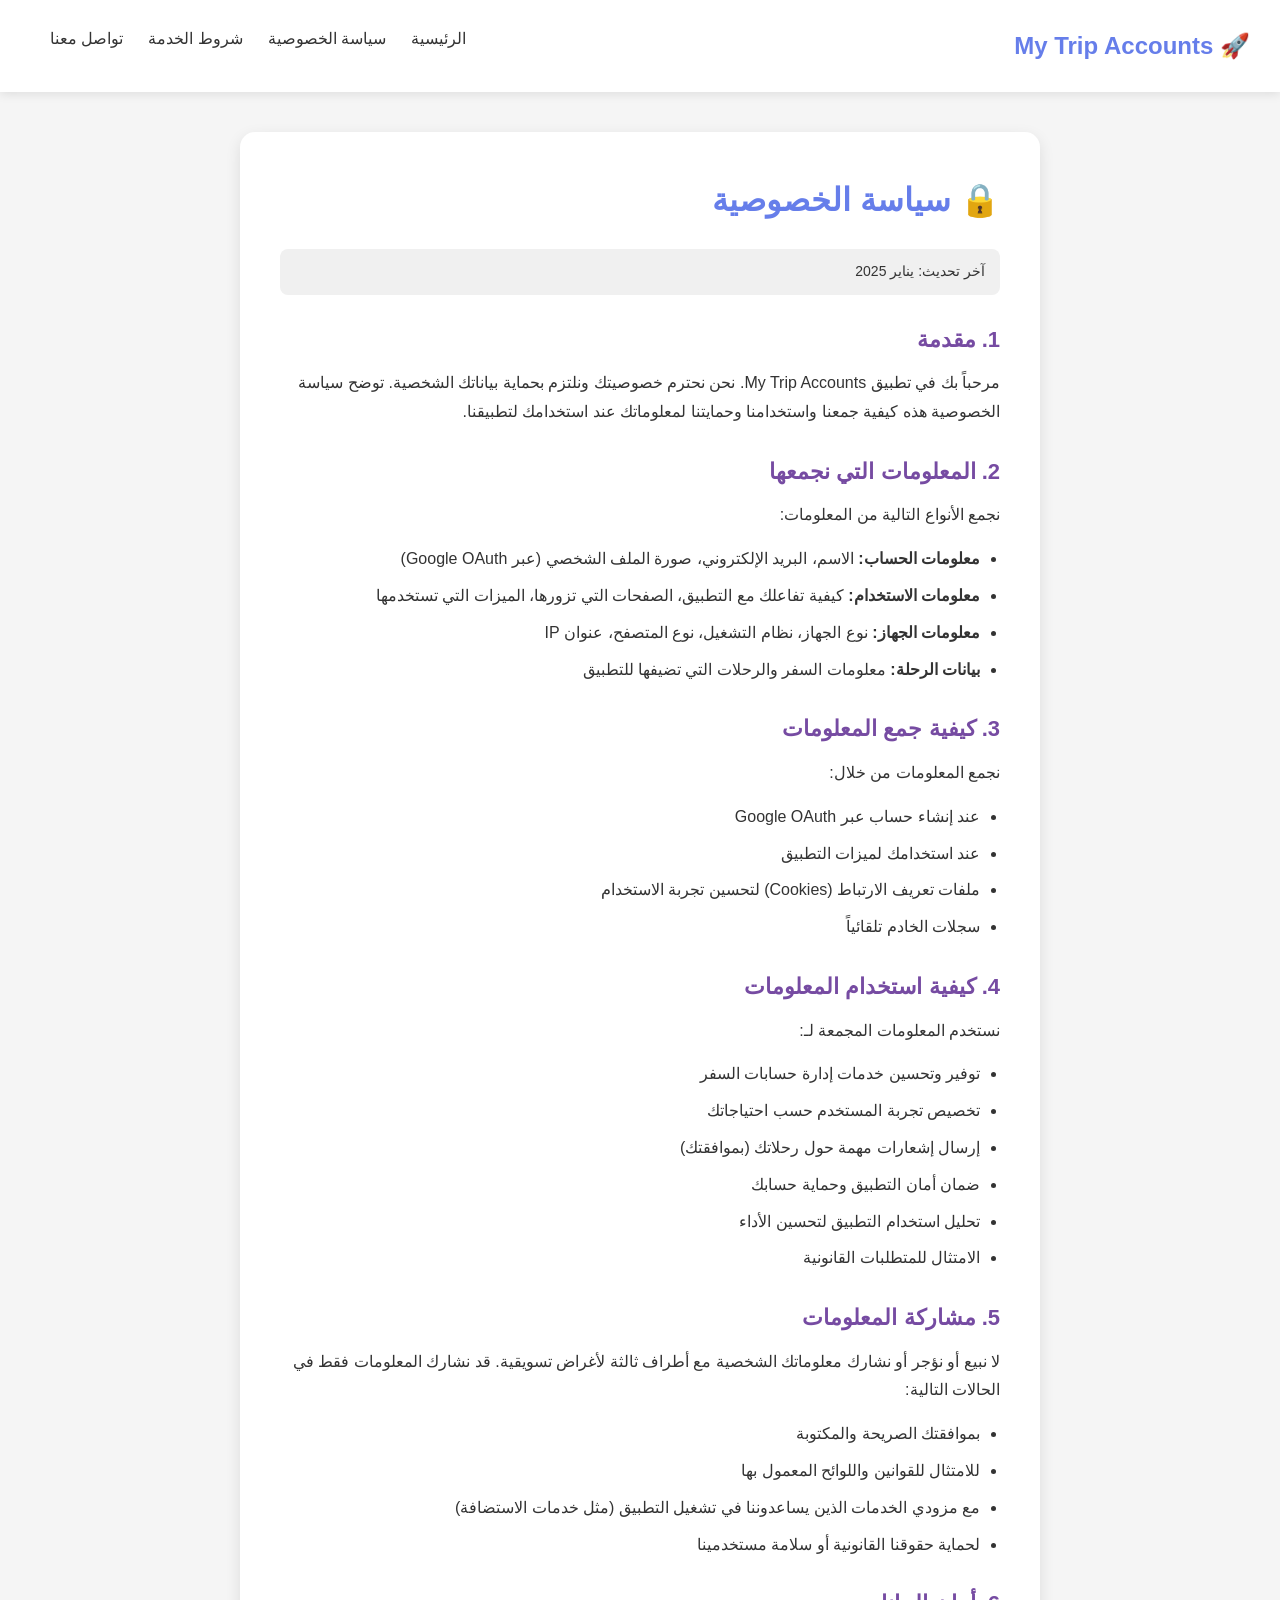
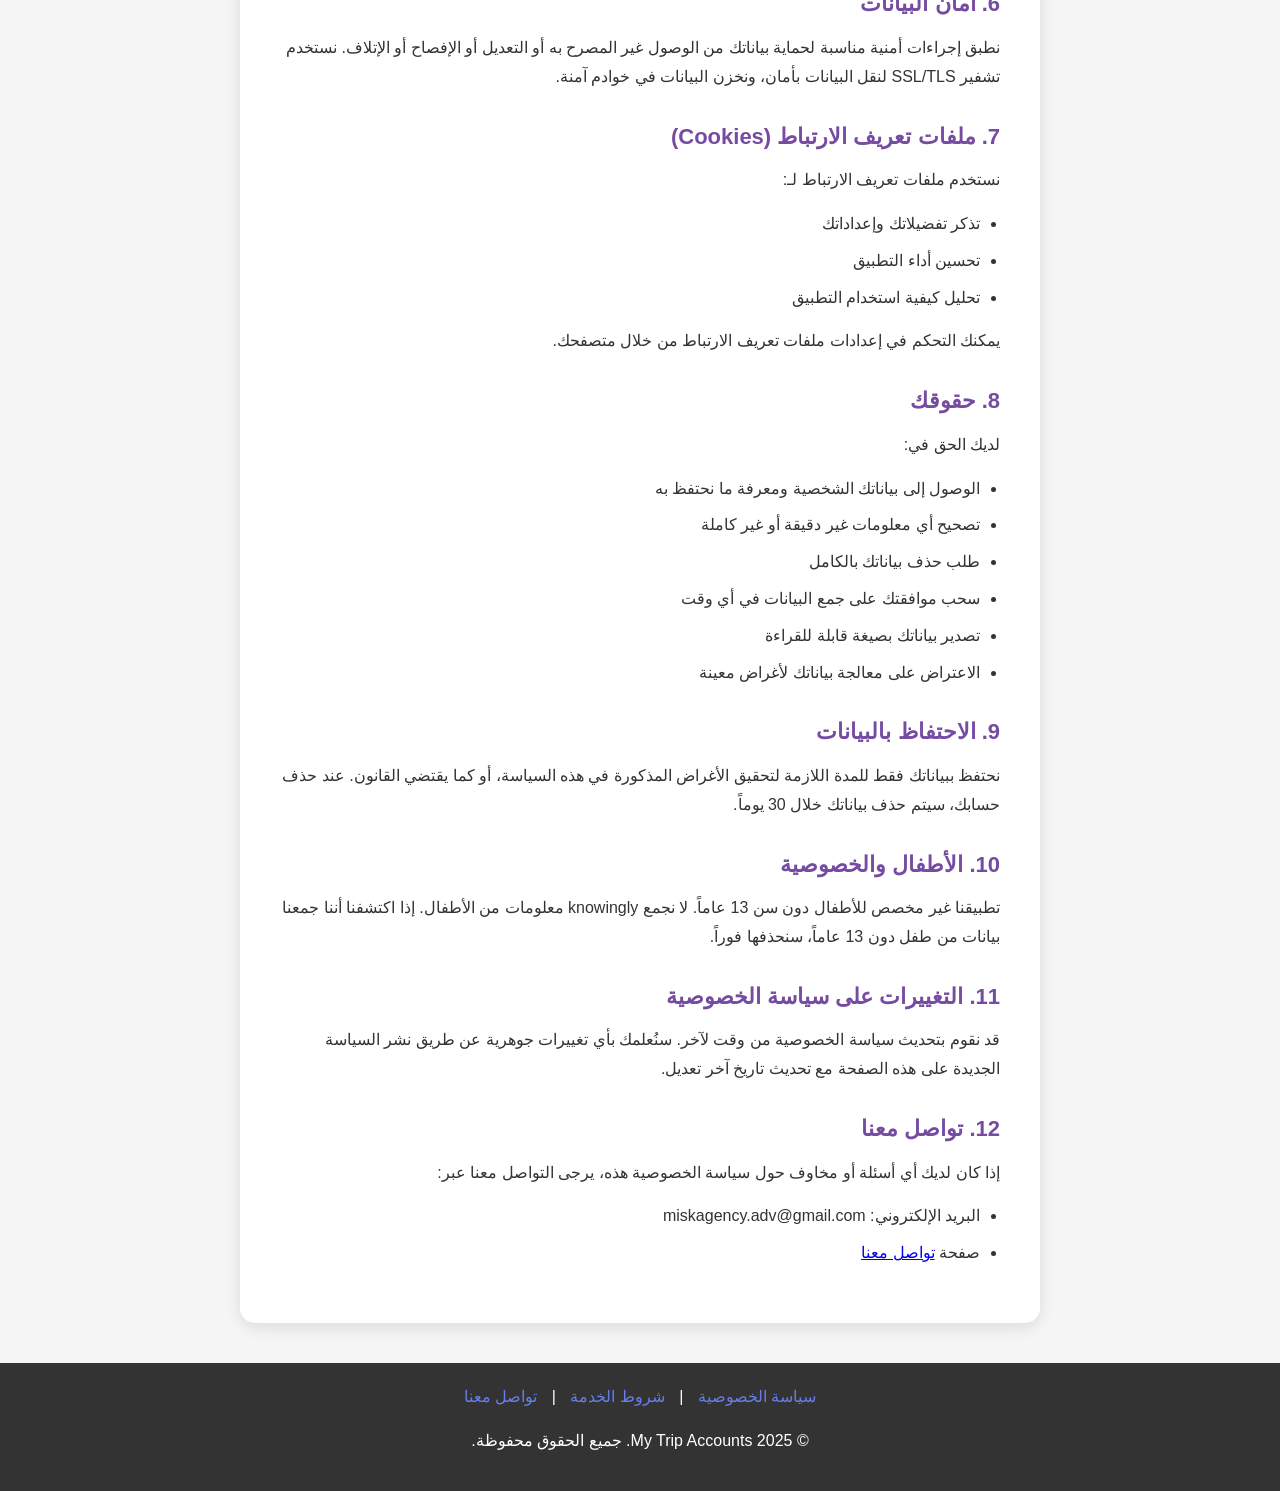
==== privacy.html @ 8fb386fe "Add privacy policy page in Arabic" ====
<!DOCTYPE html>
<html lang="ar" dir="rtl">
<head>
    <meta charset="UTF-8">
    <meta name="viewport" content="width=device-width, initial-scale=1.0">
    <title>سياسة الخصوصية - My Trip Accounts</title>
    <style>
        * { margin: 0; padding: 0; box-sizing: border-box; font-family: 'Segoe UI', Tahoma, sans-serif; }
        body { background: #f5f5f5; color: #333; line-height: 1.8; }
        nav { background: white; padding: 15px 30px; display: flex; justify-content: space-between; align-items: center; box-shadow: 0 2px 10px rgba(0,0,0,0.1); }
        nav .logo { font-size: 24px; font-weight: bold; color: #667eea; }
        nav ul { list-style: none; display: flex; gap: 25px; }
        nav ul a { text-decoration: none; color: #333; font-weight: 500; }
        .container { max-width: 800px; margin: 40px auto; padding: 40px; background: white; border-radius: 15px; box-shadow: 0 5px 15px rgba(0,0,0,0.1); }
        h1 { color: #667eea; margin-bottom: 20px; font-size: 32px; }
        h2 { color: #764ba2; margin: 25px 0 10px; font-size: 22px; }
        p { margin-bottom: 15px; }
        ul { margin: 10px 20px 15px; }
        li { margin-bottom: 8px; }
        .update-date { background: #f0f0f0; padding: 10px 15px; border-radius: 8px; margin-bottom: 20px; font-size: 14px; }
        footer { background: #333; color: white; text-align: center; padding: 20px; margin-top: 40px; }
        footer a { color: #667eea; text-decoration: none; margin: 0 10px; }
    </style>
</head>
<body>
    <nav>
        <div class="logo">🚀 My Trip Accounts</div>
        <ul>
            <li><a href="index.html">الرئيسية</a></li>
            <li><a href="privacy.html">سياسة الخصوصية</a></li>
            <li><a href="terms.html">شروط الخدمة</a></li>
            <li><a href="contact.html">تواصل معنا</a></li>
        </ul>
    </nav>

    <div class="container">
        <h1>🔒 سياسة الخصوصية</h1>
        <div class="update-date">آخر تحديث: يناير 2025</div>

        <h2>1. مقدمة</h2>
        <p>مرحباً بك في تطبيق My Trip Accounts. نحن نحترم خصوصيتك ونلتزم بحماية بياناتك الشخصية. توضح سياسة الخصوصية هذه كيفية جمعنا واستخدامنا وحمايتنا لمعلوماتك عند استخدامك لتطبيقنا.</p>

        <h2>2. المعلومات التي نجمعها</h2>
        <p>نجمع الأنواع التالية من المعلومات:</p>
        <ul>
            <li><strong>معلومات الحساب:</strong> الاسم، البريد الإلكتروني، صورة الملف الشخصي (عبر Google OAuth)</li>
            <li><strong>معلومات الاستخدام:</strong> كيفية تفاعلك مع التطبيق، الصفحات التي تزورها، الميزات التي تستخدمها</li>
            <li><strong>معلومات الجهاز:</strong> نوع الجهاز، نظام التشغيل، نوع المتصفح، عنوان IP</li>
            <li><strong>بيانات الرحلة:</strong> معلومات السفر والرحلات التي تضيفها للتطبيق</li>
        </ul>

        <h2>3. كيفية جمع المعلومات</h2>
        <p>نجمع المعلومات من خلال:</p>
        <ul>
            <li>عند إنشاء حساب عبر Google OAuth</li>
            <li>عند استخدامك لميزات التطبيق</li>
            <li>ملفات تعريف الارتباط (Cookies) لتحسين تجربة الاستخدام</li>
            <li>سجلات الخادم تلقائياً</li>
        </ul>

        <h2>4. كيفية استخدام المعلومات</h2>
        <p>نستخدم المعلومات المجمعة لـ:</p>
        <ul>
            <li>توفير وتحسين خدمات إدارة حسابات السفر</li>
            <li>تخصيص تجربة المستخدم حسب احتياجاتك</li>
            <li>إرسال إشعارات مهمة حول رحلاتك (بموافقتك)</li>
            <li>ضمان أمان التطبيق وحماية حسابك</li>
            <li>تحليل استخدام التطبيق لتحسين الأداء</li>
            <li>الامتثال للمتطلبات القانونية</li>
        </ul>

        <h2>5. مشاركة المعلومات</h2>
        <p>لا نبيع أو نؤجر أو نشارك معلوماتك الشخصية مع أطراف ثالثة لأغراض تسويقية. قد نشارك المعلومات فقط في الحالات التالية:</p>
        <ul>
            <li>بموافقتك الصريحة والمكتوبة</li>
            <li>للامتثال للقوانين واللوائح المعمول بها</li>
            <li>مع مزودي الخدمات الذين يساعدوننا في تشغيل التطبيق (مثل خدمات الاستضافة)</li>
            <li>لحماية حقوقنا القانونية أو سلامة مستخدمينا</li>
        </ul>

        <h2>6. أمان البيانات</h2>
        <p>نطبق إجراءات أمنية مناسبة لحماية بياناتك من الوصول غير المصرح به أو التعديل أو الإفصاح أو الإتلاف. نستخدم تشفير SSL/TLS لنقل البيانات بأمان، ونخزن البيانات في خوادم آمنة.</p>

        <h2>7. ملفات تعريف الارتباط (Cookies)</h2>
        <p>نستخدم ملفات تعريف الارتباط لـ:</p>
        <ul>
            <li>تذكر تفضيلاتك وإعداداتك</li>
            <li>تحسين أداء التطبيق</li>
            <li>تحليل كيفية استخدام التطبيق</li>
        </ul>
        <p>يمكنك التحكم في إعدادات ملفات تعريف الارتباط من خلال متصفحك.</p>

        <h2>8. حقوقك</h2>
        <p>لديك الحق في:</p>
        <ul>
            <li>الوصول إلى بياناتك الشخصية ومعرفة ما نحتفظ به</li>
            <li>تصحيح أي معلومات غير دقيقة أو غير كاملة</li>
            <li>طلب حذف بياناتك بالكامل</li>
            <li>سحب موافقتك على جمع البيانات في أي وقت</li>
            <li>تصدير بياناتك بصيغة قابلة للقراءة</li>
            <li>الاعتراض على معالجة بياناتك لأغراض معينة</li>
        </ul>

        <h2>9. الاحتفاظ بالبيانات</h2>
        <p>نحتفظ ببياناتك فقط للمدة اللازمة لتحقيق الأغراض المذكورة في هذه السياسة، أو كما يقتضي القانون. عند حذف حسابك، سيتم حذف بياناتك خلال 30 يوماً.</p>

        <h2>10. الأطفال والخصوصية</h2>
        <p>تطبيقنا غير مخصص للأطفال دون سن 13 عاماً. لا نجمع knowingly معلومات من الأطفال. إذا اكتشفنا أننا جمعنا بيانات من طفل دون 13 عاماً، سنحذفها فوراً.</p>

        <h2>11. التغييرات على سياسة الخصوصية</h2>
        <p>قد نقوم بتحديث سياسة الخصوصية من وقت لآخر. سنُعلمك بأي تغييرات جوهرية عن طريق نشر السياسة الجديدة على هذه الصفحة مع تحديث تاريخ آخر تعديل.</p>

        <h2>12. تواصل معنا</h2>
        <p>إذا كان لديك أي أسئلة أو مخاوف حول سياسة الخصوصية هذه، يرجى التواصل معنا عبر:</p>
        <ul>
            <li>البريد الإلكتروني: miskagency.adv@gmail.com</li>
            <li>صفحة <a href="contact.html">تواصل معنا</a></li>
        </ul>
    </div>

    <footer>
        <p>
            <a href="privacy.html">سياسة الخصوصية</a> |
            <a href="terms.html">شروط الخدمة</a> |
            <a href="contact.html">تواصل معنا</a>
        </p>
        <p style="margin-top: 10px;">© 2025 My Trip Accounts. جميع الحقوق محفوظة.</p>
    </footer>
</body>
</html>
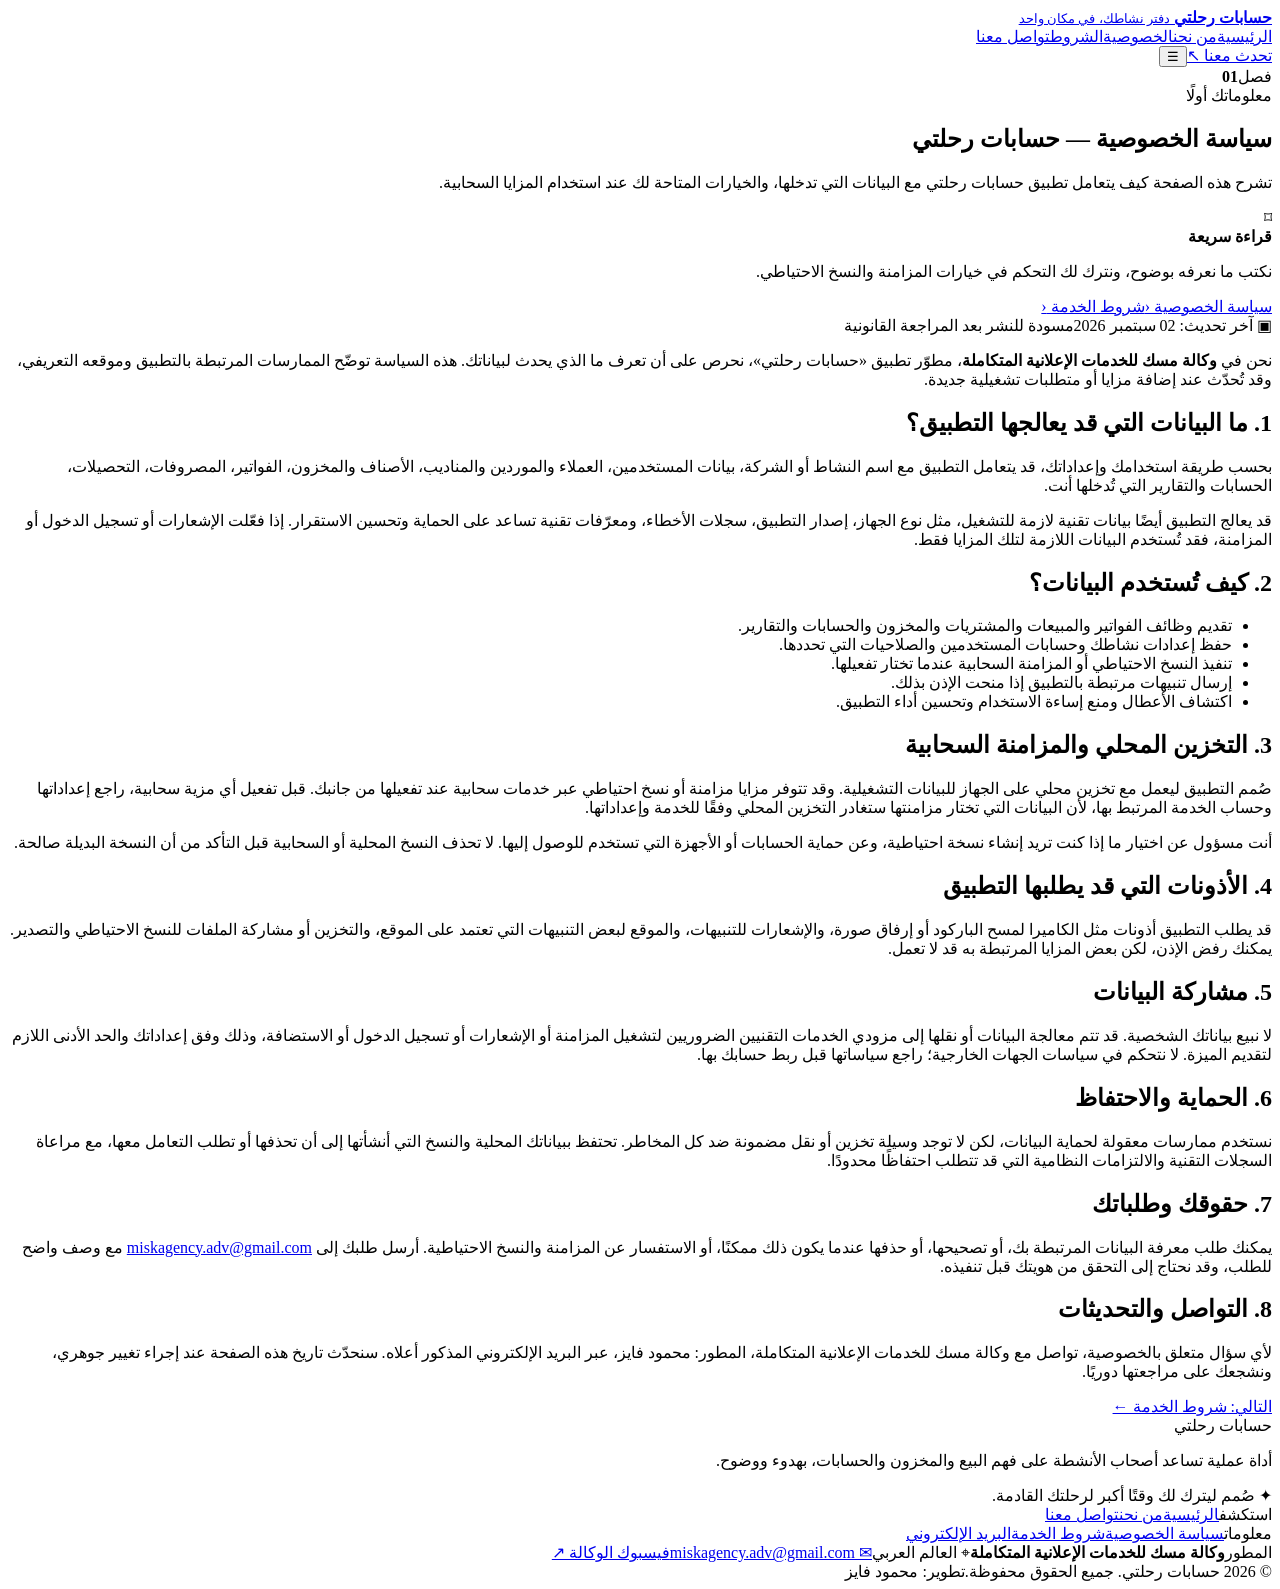
==== commit b2b1450d: "Revise privacy policy and update HTML structure Updated the privacy policy page to reflect new infor" ====
--- a/privacy.html
+++ b/privacy.html
@@ -1,130 +1,6 @@
-<!DOCTYPE html>
-<html lang="ar" dir="rtl">
-<head>
-    <meta charset="UTF-8">
-    <meta name="viewport" content="width=device-width, initial-scale=1.0">
-    <title>سياسة الخصوصية - My Trip Accounts</title>
-    <style>
-        * { margin: 0; padding: 0; box-sizing: border-box; font-family: 'Segoe UI', Tahoma, sans-serif; }
-        body { background: #f5f5f5; color: #333; line-height: 1.8; }
-        nav { background: white; padding: 15px 30px; display: flex; justify-content: space-between; align-items: center; box-shadow: 0 2px 10px rgba(0,0,0,0.1); }
-        nav .logo { font-size: 24px; font-weight: bold; color: #667eea; }
-        nav ul { list-style: none; display: flex; gap: 25px; }
-        nav ul a { text-decoration: none; color: #333; font-weight: 500; }
-        .container { max-width: 800px; margin: 40px auto; padding: 40px; background: white; border-radius: 15px; box-shadow: 0 5px 15px rgba(0,0,0,0.1); }
-        h1 { color: #667eea; margin-bottom: 20px; font-size: 32px; }
-        h2 { color: #764ba2; margin: 25px 0 10px; font-size: 22px; }
-        p { margin-bottom: 15px; }
-        ul { margin: 10px 20px 15px; }
-        li { margin-bottom: 8px; }
-        .update-date { background: #f0f0f0; padding: 10px 15px; border-radius: 8px; margin-bottom: 20px; font-size: 14px; }
-        footer { background: #333; color: white; text-align: center; padding: 20px; margin-top: 40px; }
-        footer a { color: #667eea; text-decoration: none; margin: 0 10px; }
-    </style>
-</head>
-<body>
-    <nav>
-        <div class="logo">🚀 My Trip Accounts</div>
-        <ul>
-            <li><a href="index.html">الرئيسية</a></li>
-            <li><a href="privacy.html">سياسة الخصوصية</a></li>
-            <li><a href="terms.html">شروط الخدمة</a></li>
-            <li><a href="contact.html">تواصل معنا</a></li>
-        </ul>
-    </nav>
 
-    <div class="container">
-        <h1>🔒 سياسة الخصوصية</h1>
-        <div class="update-date">آخر تحديث: يناير 2025</div>
-
-        <h2>1. مقدمة</h2>
-        <p>مرحباً بك في تطبيق My Trip Accounts. نحن نحترم خصوصيتك ونلتزم بحماية بياناتك الشخصية. توضح سياسة الخصوصية هذه كيفية جمعنا واستخدامنا وحمايتنا لمعلوماتك عند استخدامك لتطبيقنا.</p>
-
-        <h2>2. المعلومات التي نجمعها</h2>
-        <p>نجمع الأنواع التالية من المعلومات:</p>
-        <ul>
-            <li><strong>معلومات الحساب:</strong> الاسم، البريد الإلكتروني، صورة الملف الشخصي (عبر Google OAuth)</li>
-            <li><strong>معلومات الاستخدام:</strong> كيفية تفاعلك مع التطبيق، الصفحات التي تزورها، الميزات التي تستخدمها</li>
-            <li><strong>معلومات الجهاز:</strong> نوع الجهاز، نظام التشغيل، نوع المتصفح، عنوان IP</li>
-            <li><strong>بيانات الرحلة:</strong> معلومات السفر والرحلات التي تضيفها للتطبيق</li>
-        </ul>
-
-        <h2>3. كيفية جمع المعلومات</h2>
-        <p>نجمع المعلومات من خلال:</p>
-        <ul>
-            <li>عند إنشاء حساب عبر Google OAuth</li>
-            <li>عند استخدامك لميزات التطبيق</li>
-            <li>ملفات تعريف الارتباط (Cookies) لتحسين تجربة الاستخدام</li>
-            <li>سجلات الخادم تلقائياً</li>
-        </ul>
-
-        <h2>4. كيفية استخدام المعلومات</h2>
-        <p>نستخدم المعلومات المجمعة لـ:</p>
-        <ul>
-            <li>توفير وتحسين خدمات إدارة حسابات السفر</li>
-            <li>تخصيص تجربة المستخدم حسب احتياجاتك</li>
-            <li>إرسال إشعارات مهمة حول رحلاتك (بموافقتك)</li>
-            <li>ضمان أمان التطبيق وحماية حسابك</li>
-            <li>تحليل استخدام التطبيق لتحسين الأداء</li>
-            <li>الامتثال للمتطلبات القانونية</li>
-        </ul>
-
-        <h2>5. مشاركة المعلومات</h2>
-        <p>لا نبيع أو نؤجر أو نشارك معلوماتك الشخصية مع أطراف ثالثة لأغراض تسويقية. قد نشارك المعلومات فقط في الحالات التالية:</p>
-        <ul>
-            <li>بموافقتك الصريحة والمكتوبة</li>
-            <li>للامتثال للقوانين واللوائح المعمول بها</li>
-            <li>مع مزودي الخدمات الذين يساعدوننا في تشغيل التطبيق (مثل خدمات الاستضافة)</li>
-            <li>لحماية حقوقنا القانونية أو سلامة مستخدمينا</li>
-        </ul>
-
-        <h2>6. أمان البيانات</h2>
-        <p>نطبق إجراءات أمنية مناسبة لحماية بياناتك من الوصول غير المصرح به أو التعديل أو الإفصاح أو الإتلاف. نستخدم تشفير SSL/TLS لنقل البيانات بأمان، ونخزن البيانات في خوادم آمنة.</p>
-
-        <h2>7. ملفات تعريف الارتباط (Cookies)</h2>
-        <p>نستخدم ملفات تعريف الارتباط لـ:</p>
-        <ul>
-            <li>تذكر تفضيلاتك وإعداداتك</li>
-            <li>تحسين أداء التطبيق</li>
-            <li>تحليل كيفية استخدام التطبيق</li>
-        </ul>
-        <p>يمكنك التحكم في إعدادات ملفات تعريف الارتباط من خلال متصفحك.</p>
-
-        <h2>8. حقوقك</h2>
-        <p>لديك الحق في:</p>
-        <ul>
-            <li>الوصول إلى بياناتك الشخصية ومعرفة ما نحتفظ به</li>
-            <li>تصحيح أي معلومات غير دقيقة أو غير كاملة</li>
-            <li>طلب حذف بياناتك بالكامل</li>
-            <li>سحب موافقتك على جمع البيانات في أي وقت</li>
-            <li>تصدير بياناتك بصيغة قابلة للقراءة</li>
-            <li>الاعتراض على معالجة بياناتك لأغراض معينة</li>
-        </ul>
-
-        <h2>9. الاحتفاظ بالبيانات</h2>
-        <p>نحتفظ ببياناتك فقط للمدة اللازمة لتحقيق الأغراض المذكورة في هذه السياسة، أو كما يقتضي القانون. عند حذف حسابك، سيتم حذف بياناتك خلال 30 يوماً.</p>
-
-        <h2>10. الأطفال والخصوصية</h2>
-        <p>تطبيقنا غير مخصص للأطفال دون سن 13 عاماً. لا نجمع knowingly معلومات من الأطفال. إذا اكتشفنا أننا جمعنا بيانات من طفل دون 13 عاماً، سنحذفها فوراً.</p>
-
-        <h2>11. التغييرات على سياسة الخصوصية</h2>
-        <p>قد نقوم بتحديث سياسة الخصوصية من وقت لآخر. سنُعلمك بأي تغييرات جوهرية عن طريق نشر السياسة الجديدة على هذه الصفحة مع تحديث تاريخ آخر تعديل.</p>
-
-        <h2>12. تواصل معنا</h2>
-        <p>إذا كان لديك أي أسئلة أو مخاوف حول سياسة الخصوصية هذه، يرجى التواصل معنا عبر:</p>
-        <ul>
-            <li>البريد الإلكتروني: miskagency.adv@gmail.com</li>
-            <li>صفحة <a href="contact.html">تواصل معنا</a></li>
-        </ul>
-    </div>
-
-    <footer>
-        <p>
-            <a href="privacy.html">سياسة الخصوصية</a> |
-            <a href="terms.html">شروط الخدمة</a> |
-            <a href="contact.html">تواصل معنا</a>
-        </p>
-        <p style="margin-top: 10px;">© 2025 My Trip Accounts. جميع الحقوق محفوظة.</p>
-    </footer>
-</body>
-</html>
+<!doctype html><html lang="ar" dir="rtl"><head><meta charset="utf-8"><meta name="viewport" content="width=device-width, initial-scale=1"><meta name="theme-color" content="#201052"><meta name="description" content="حسابات رحلتي — دفتر مالي ذكي لأصحاب الأنشطة الصغيرة والمتوسطة."><link rel="icon" type="image/png" href="rahleti-logo.png"><link rel="preconnect" href="https://fonts.googleapis.com"><link rel="preconnect" href="https://fonts.gstatic.com" crossorigin><link href="https://fonts.googleapis.com/css2?family=IBM+Plex+Sans+Arabic:wght@400;500;600;700&family=Noto+Kufi+Arabic:wght@500;600;700;800&display=swap" rel="stylesheet"><link rel="stylesheet" href="styles.css"><title>سياسة الخصوصية — حسابات رحلتي</title></head><body><header class="site-header"><div class="shell header-inner">
+<a href="index.html" class="brand" aria-label="العودة إلى الصفحة الرئيسية"><span class="brand-mark-wrap"><img src="rahleti-logo.png" alt="" class="brand-mark"></span><span class="brand-copy"><strong>حسابات رحلتي <i class="wordmark-gesture" aria-hidden="true"></i></strong><small>دفتر نشاطك، في مكان واحد</small></span></a>
+<nav class="desktop-nav" aria-label="التنقل الرئيسي"><a href="index.html">الرئيسية</a><a href="about.html">من نحن</a><a href="privacy.html">الخصوصية</a><a href="terms.html">الشروط</a><a href="contact.html">تواصل معنا</a></nav>
+<div class="header-actions"><a href="contact.html" class="header-cta">تحدث معنا <span aria-hidden="true">↖</span></a><button class="menu-toggle" type="button" aria-label="فتح القائمة" aria-expanded="false">☰</button></div>
+</div></header><main><section class="inner-hero"><div class="shell inner-hero-content"><div class="chapter-tab"><span>فصل</span><b>01</b></div><div class="page-kicker"><span></span>معلوماتك أولًا</div><h1>سياسة الخصوصية — حسابات رحلتي</h1><p>تشرح هذه الصفحة كيف يتعامل تطبيق حسابات رحلتي مع البيانات التي تدخلها، والخيارات المتاحة لك عند استخدام المزايا السحابية.</p></div></section><div class="shell legal-layout"><aside class="legal-aside"><div class="legal-aside-card"><div class="aside-icon">⌑</div><strong>قراءة سريعة</strong><p>نكتب ما نعرفه بوضوح، ونترك لك التحكم في خيارات المزامنة والنسخ الاحتياطي.</p></div><nav aria-label="صفحات قانونية"><a class="current" href="privacy.html">سياسة الخصوصية <span>‹</span></a><a href="terms.html">شروط الخدمة <span>‹</span></a></nav></aside><article class="legal-document"><div class="legal-meta"><span>▣ آخر تحديث: 02 سبتمبر 2026</span><span>مسودة للنشر بعد المراجعة القانونية</span></div><p class="legal-lead">نحن في <strong>وكالة مسك للخدمات الإعلانية المتكاملة</strong>، مطوّر تطبيق «حسابات رحلتي»، نحرص على أن تعرف ما الذي يحدث لبياناتك. هذه السياسة توضّح الممارسات المرتبطة بالتطبيق وموقعه التعريفي، وقد تُحدّث عند إضافة مزايا أو متطلبات تشغيلية جديدة.</p><section class="legal-section"><h2>1. ما البيانات التي قد يعالجها التطبيق؟</h2><p>بحسب طريقة استخدامك وإعداداتك، قد يتعامل التطبيق مع اسم النشاط أو الشركة، بيانات المستخدمين، العملاء والموردين والمناديب، الأصناف والمخزون، الفواتير، المصروفات، التحصيلات، الحسابات والتقارير التي تُدخلها أنت.</p><p>قد يعالج التطبيق أيضًا بيانات تقنية لازمة للتشغيل، مثل نوع الجهاز، إصدار التطبيق، سجلات الأخطاء، ومعرّفات تقنية تساعد على الحماية وتحسين الاستقرار. إذا فعّلت الإشعارات أو تسجيل الدخول أو المزامنة، فقد تُستخدم البيانات اللازمة لتلك المزايا فقط.</p></section><section class="legal-section"><h2>2. كيف تُستخدم البيانات؟</h2><ul class="legal-list"><li>تقديم وظائف الفواتير والمبيعات والمشتريات والمخزون والحسابات والتقارير.</li><li>حفظ إعدادات نشاطك وحسابات المستخدمين والصلاحيات التي تحددها.</li><li>تنفيذ النسخ الاحتياطي أو المزامنة السحابية عندما تختار تفعيلها.</li><li>إرسال تنبيهات مرتبطة بالتطبيق إذا منحت الإذن بذلك.</li><li>اكتشاف الأعطال ومنع إساءة الاستخدام وتحسين أداء التطبيق.</li></ul></section><section class="legal-section"><h2>3. التخزين المحلي والمزامنة السحابية</h2><p>صُمم التطبيق ليعمل مع تخزين محلي على الجهاز للبيانات التشغيلية. وقد تتوفر مزايا مزامنة أو نسخ احتياطي عبر خدمات سحابية عند تفعيلها من جانبك. قبل تفعيل أي مزية سحابية، راجع إعداداتها وحساب الخدمة المرتبط بها، لأن البيانات التي تختار مزامنتها ستغادر التخزين المحلي وفقًا للخدمة وإعداداتها.</p><p>أنت مسؤول عن اختيار ما إذا كنت تريد إنشاء نسخة احتياطية، وعن حماية الحسابات أو الأجهزة التي تستخدم للوصول إليها. لا تحذف النسخ المحلية أو السحابية قبل التأكد من أن النسخة البديلة صالحة.</p></section><section class="legal-section"><h2>4. الأذونات التي قد يطلبها التطبيق</h2><p>قد يطلب التطبيق أذونات مثل الكاميرا لمسح الباركود أو إرفاق صورة، والإشعارات للتنبيهات، والموقع لبعض التنبيهات التي تعتمد على الموقع، والتخزين أو مشاركة الملفات للنسخ الاحتياطي والتصدير. يمكنك رفض الإذن، لكن بعض المزايا المرتبطة به قد لا تعمل.</p></section><section class="legal-section"><h2>5. مشاركة البيانات</h2><p>لا نبيع بياناتك الشخصية. قد تتم معالجة البيانات أو نقلها إلى مزودي الخدمات التقنيين الضروريين لتشغيل المزامنة أو الإشعارات أو تسجيل الدخول أو الاستضافة، وذلك وفق إعداداتك والحد الأدنى اللازم لتقديم الميزة. لا نتحكم في سياسات الجهات الخارجية؛ راجع سياساتها قبل ربط حسابك بها.</p></section><section class="legal-section"><h2>6. الحماية والاحتفاظ</h2><p>نستخدم ممارسات معقولة لحماية البيانات، لكن لا توجد وسيلة تخزين أو نقل مضمونة ضد كل المخاطر. تحتفظ ببياناتك المحلية والنسخ التي أنشأتها إلى أن تحذفها أو تطلب التعامل معها، مع مراعاة السجلات التقنية والالتزامات النظامية التي قد تتطلب احتفاظًا محدودًا.</p></section><section class="legal-section"><h2>7. حقوقك وطلباتك</h2><p>يمكنك طلب معرفة البيانات المرتبطة بك، أو تصحيحها، أو حذفها عندما يكون ذلك ممكنًا، أو الاستفسار عن المزامنة والنسخ الاحتياطية. أرسل طلبك إلى <a class="inline-link" href="mailto:miskagency.adv@gmail.com">miskagency.adv@gmail.com</a> مع وصف واضح للطلب، وقد نحتاج إلى التحقق من هويتك قبل تنفيذه.</p></section><section class="legal-section"><h2>8. التواصل والتحديثات</h2><p>لأي سؤال متعلق بالخصوصية، تواصل مع وكالة مسك للخدمات الإعلانية المتكاملة، المطور: محمود فايز، عبر البريد الإلكتروني المذكور أعلاه. سنحدّث تاريخ هذه الصفحة عند إجراء تغيير جوهري، ونشجعك على مراجعتها دوريًا.</p></section><div class="legal-next"><a href="terms.html">التالي: شروط الخدمة ←</a></div></article></div></main><footer class="site-footer"><div class="shell footer-grid"><div class="footer-intro"><div class="footer-brand"><img src="rahleti-logo.png" alt=""><span>حسابات رحلتي</span></div><p>أداة عملية تساعد أصحاب الأنشطة على فهم البيع والمخزون والحسابات، بهدوء ووضوح.</p><div class="footer-note">✦ صُمم ليترك لك وقتًا أكبر لرحلتك القادمة.</div></div><div class="footer-column"><span class="footer-label">استكشف</span><a href="index.html">الرئيسية</a><a href="about.html">من نحن</a><a href="contact.html">تواصل معنا</a></div><div class="footer-column"><span class="footer-label">معلومات</span><a href="privacy.html">سياسة الخصوصية</a><a href="terms.html">شروط الخدمة</a><a href="mailto:miskagency.adv@gmail.com">البريد الإلكتروني</a></div><div class="footer-column footer-contact"><span class="footer-label">المطور</span><strong>وكالة مسك للخدمات الإعلانية المتكاملة</strong><span>⌖ العالم العربي</span><a href="mailto:miskagency.adv@gmail.com">✉ miskagency.adv@gmail.com</a><a href="https://web.facebook.com/Misk.Agency" target="_blank" rel="noreferrer noopener">فيسبوك الوكالة ↗</a></div></div><div class="shell footer-bottom"><span>© 2026 حسابات رحلتي. جميع الحقوق محفوظة.</span><span>تطوير: محمود فايز</span></div></footer><script src="script.js"></script></body></html>
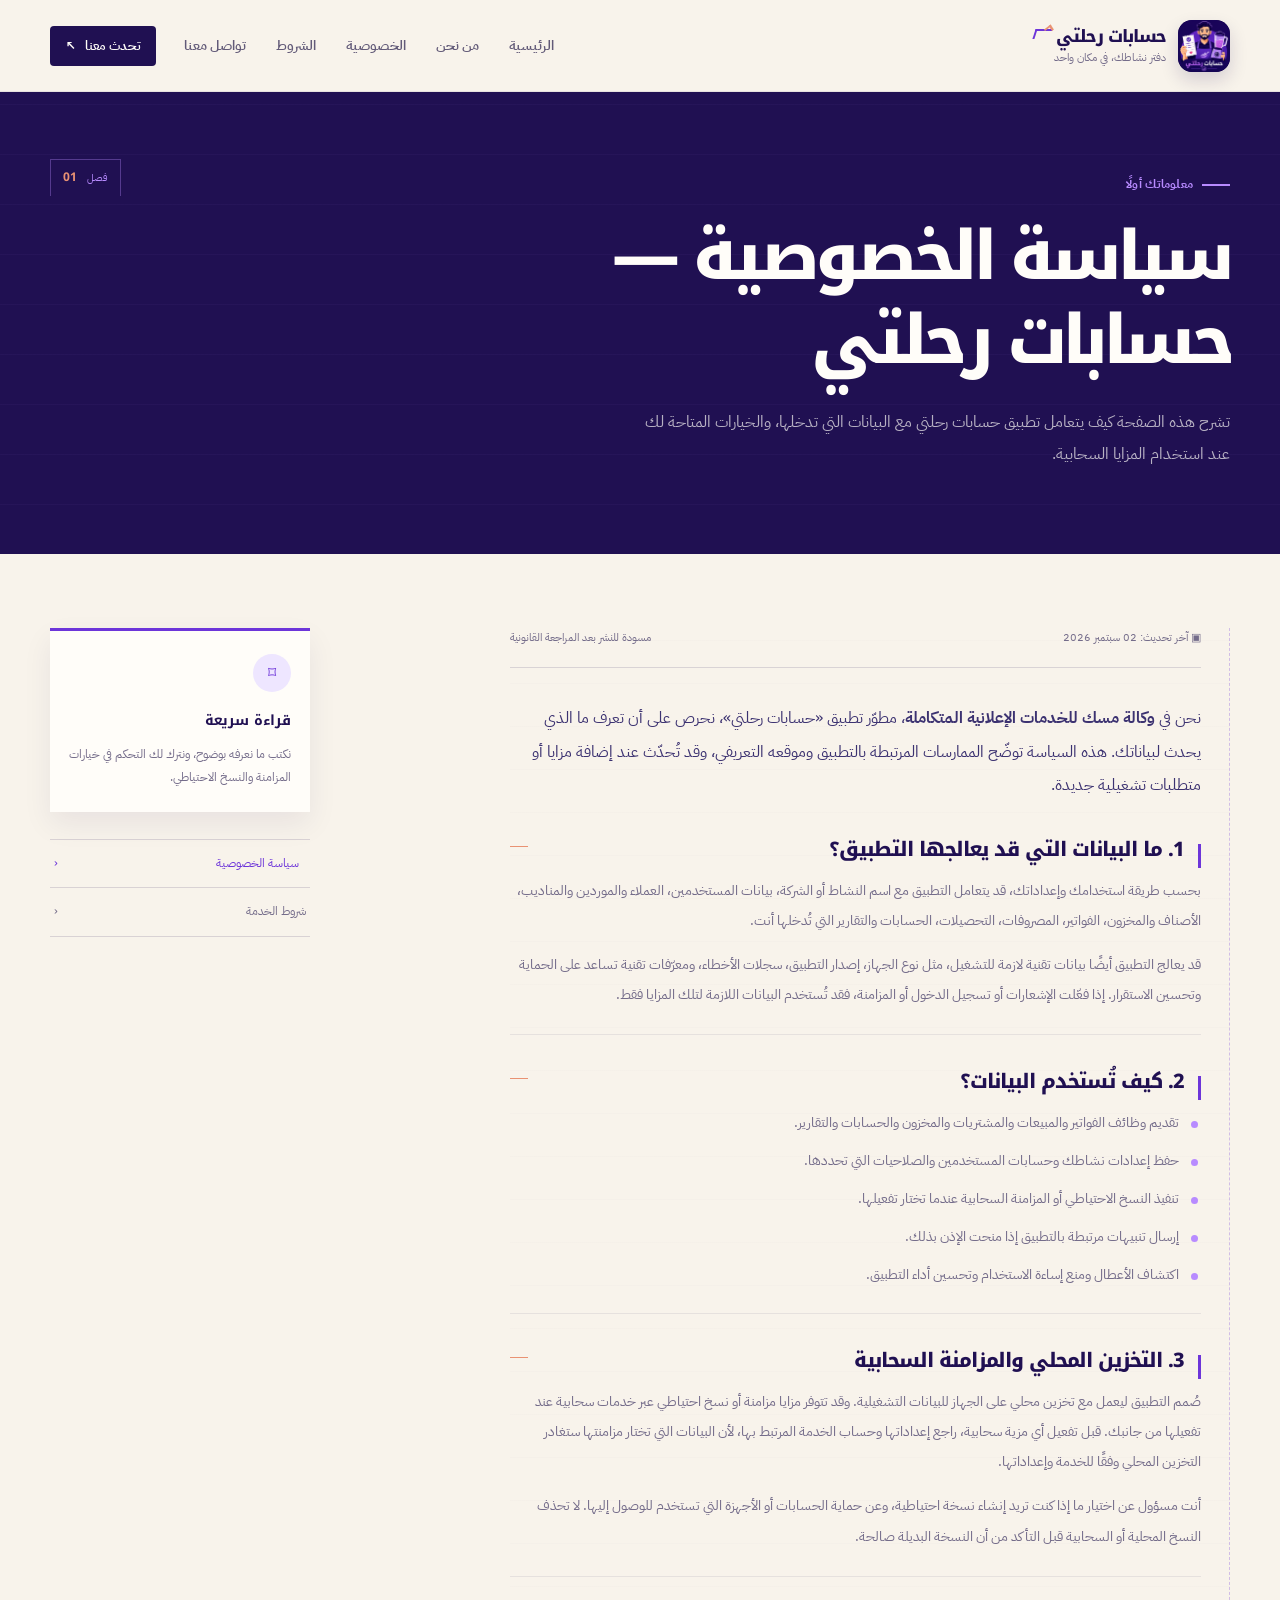
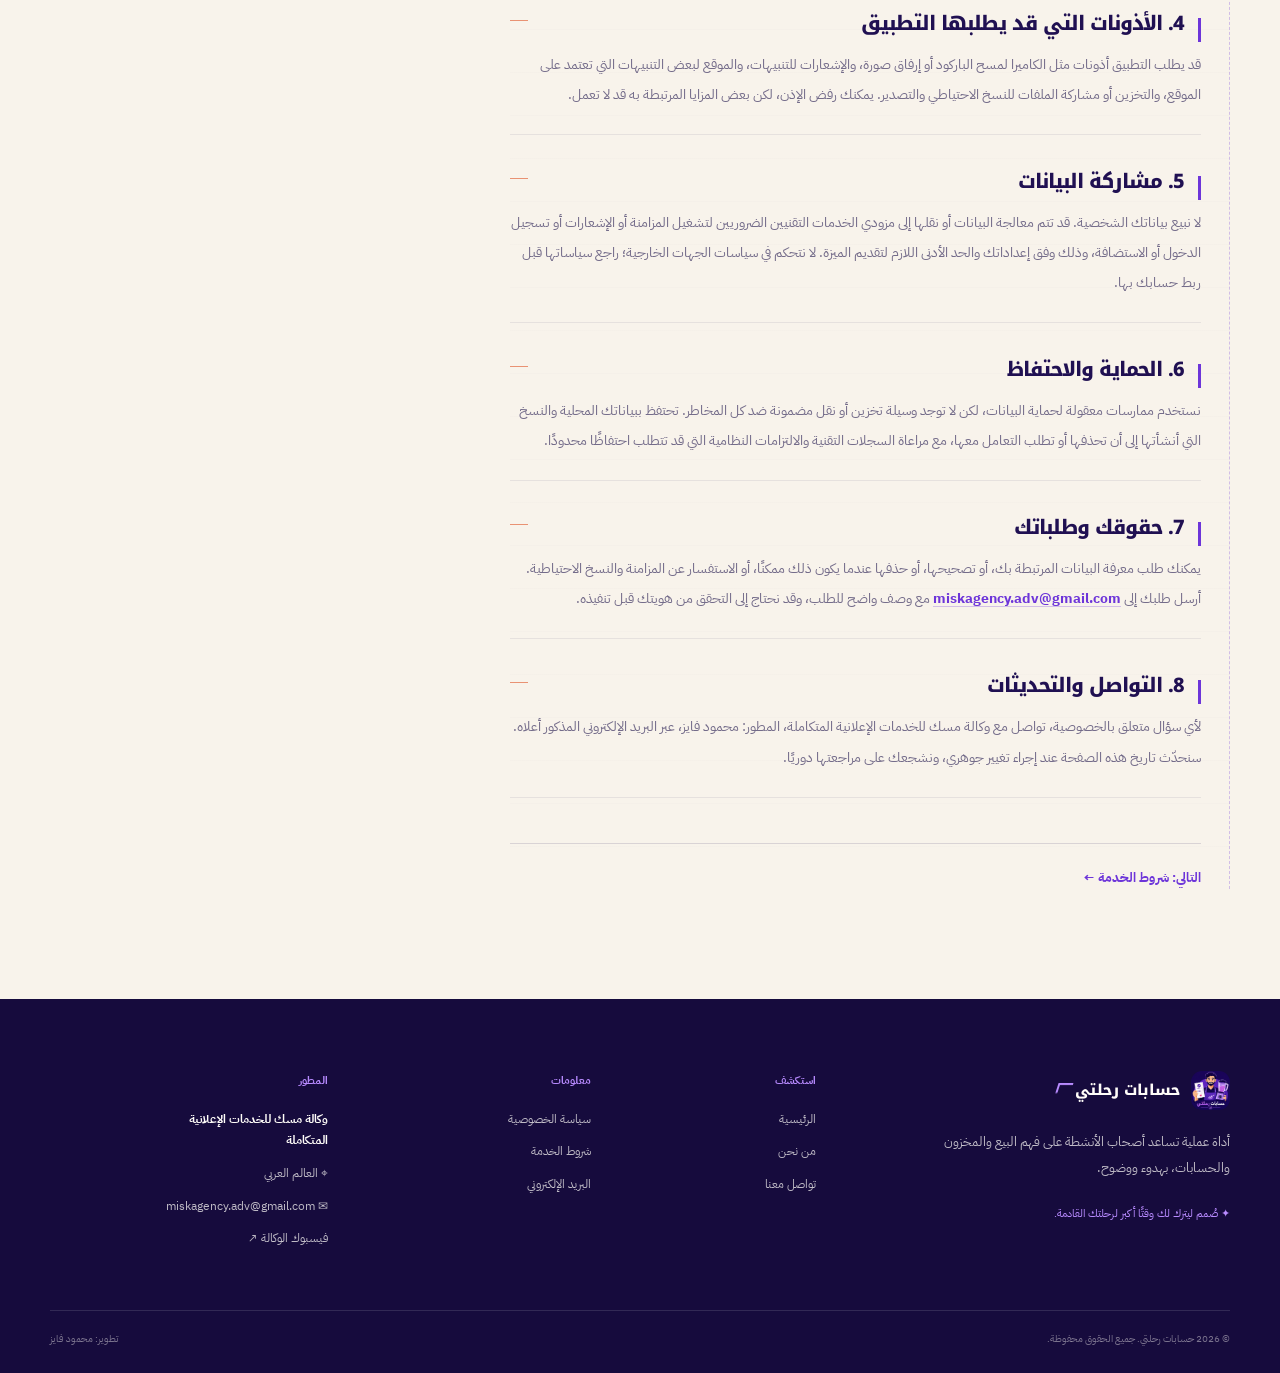
==== commit c289aeee: "Add files via upload" ====
--- a/privacy.html
+++ b/privacy.html
@@ -1,6 +1,5 @@
-
 <!doctype html><html lang="ar" dir="rtl"><head><meta charset="utf-8"><meta name="viewport" content="width=device-width, initial-scale=1"><meta name="theme-color" content="#201052"><meta name="description" content="حسابات رحلتي — دفتر مالي ذكي لأصحاب الأنشطة الصغيرة والمتوسطة."><link rel="icon" type="image/png" href="rahleti-logo.png"><link rel="preconnect" href="https://fonts.googleapis.com"><link rel="preconnect" href="https://fonts.gstatic.com" crossorigin><link href="https://fonts.googleapis.com/css2?family=IBM+Plex+Sans+Arabic:wght@400;500;600;700&family=Noto+Kufi+Arabic:wght@500;600;700;800&display=swap" rel="stylesheet"><link rel="stylesheet" href="styles.css"><title>سياسة الخصوصية — حسابات رحلتي</title></head><body><header class="site-header"><div class="shell header-inner">
 <a href="index.html" class="brand" aria-label="العودة إلى الصفحة الرئيسية"><span class="brand-mark-wrap"><img src="rahleti-logo.png" alt="" class="brand-mark"></span><span class="brand-copy"><strong>حسابات رحلتي <i class="wordmark-gesture" aria-hidden="true"></i></strong><small>دفتر نشاطك، في مكان واحد</small></span></a>
 <nav class="desktop-nav" aria-label="التنقل الرئيسي"><a href="index.html">الرئيسية</a><a href="about.html">من نحن</a><a href="privacy.html">الخصوصية</a><a href="terms.html">الشروط</a><a href="contact.html">تواصل معنا</a></nav>
 <div class="header-actions"><a href="contact.html" class="header-cta">تحدث معنا <span aria-hidden="true">↖</span></a><button class="menu-toggle" type="button" aria-label="فتح القائمة" aria-expanded="false">☰</button></div>
-</div></header><main><section class="inner-hero"><div class="shell inner-hero-content"><div class="chapter-tab"><span>فصل</span><b>01</b></div><div class="page-kicker"><span></span>معلوماتك أولًا</div><h1>سياسة الخصوصية — حسابات رحلتي</h1><p>تشرح هذه الصفحة كيف يتعامل تطبيق حسابات رحلتي مع البيانات التي تدخلها، والخيارات المتاحة لك عند استخدام المزايا السحابية.</p></div></section><div class="shell legal-layout"><aside class="legal-aside"><div class="legal-aside-card"><div class="aside-icon">⌑</div><strong>قراءة سريعة</strong><p>نكتب ما نعرفه بوضوح، ونترك لك التحكم في خيارات المزامنة والنسخ الاحتياطي.</p></div><nav aria-label="صفحات قانونية"><a class="current" href="privacy.html">سياسة الخصوصية <span>‹</span></a><a href="terms.html">شروط الخدمة <span>‹</span></a></nav></aside><article class="legal-document"><div class="legal-meta"><span>▣ آخر تحديث: 02 سبتمبر 2026</span><span>مسودة للنشر بعد المراجعة القانونية</span></div><p class="legal-lead">نحن في <strong>وكالة مسك للخدمات الإعلانية المتكاملة</strong>، مطوّر تطبيق «حسابات رحلتي»، نحرص على أن تعرف ما الذي يحدث لبياناتك. هذه السياسة توضّح الممارسات المرتبطة بالتطبيق وموقعه التعريفي، وقد تُحدّث عند إضافة مزايا أو متطلبات تشغيلية جديدة.</p><section class="legal-section"><h2>1. ما البيانات التي قد يعالجها التطبيق؟</h2><p>بحسب طريقة استخدامك وإعداداتك، قد يتعامل التطبيق مع اسم النشاط أو الشركة، بيانات المستخدمين، العملاء والموردين والمناديب، الأصناف والمخزون، الفواتير، المصروفات، التحصيلات، الحسابات والتقارير التي تُدخلها أنت.</p><p>قد يعالج التطبيق أيضًا بيانات تقنية لازمة للتشغيل، مثل نوع الجهاز، إصدار التطبيق، سجلات الأخطاء، ومعرّفات تقنية تساعد على الحماية وتحسين الاستقرار. إذا فعّلت الإشعارات أو تسجيل الدخول أو المزامنة، فقد تُستخدم البيانات اللازمة لتلك المزايا فقط.</p></section><section class="legal-section"><h2>2. كيف تُستخدم البيانات؟</h2><ul class="legal-list"><li>تقديم وظائف الفواتير والمبيعات والمشتريات والمخزون والحسابات والتقارير.</li><li>حفظ إعدادات نشاطك وحسابات المستخدمين والصلاحيات التي تحددها.</li><li>تنفيذ النسخ الاحتياطي أو المزامنة السحابية عندما تختار تفعيلها.</li><li>إرسال تنبيهات مرتبطة بالتطبيق إذا منحت الإذن بذلك.</li><li>اكتشاف الأعطال ومنع إساءة الاستخدام وتحسين أداء التطبيق.</li></ul></section><section class="legal-section"><h2>3. التخزين المحلي والمزامنة السحابية</h2><p>صُمم التطبيق ليعمل مع تخزين محلي على الجهاز للبيانات التشغيلية. وقد تتوفر مزايا مزامنة أو نسخ احتياطي عبر خدمات سحابية عند تفعيلها من جانبك. قبل تفعيل أي مزية سحابية، راجع إعداداتها وحساب الخدمة المرتبط بها، لأن البيانات التي تختار مزامنتها ستغادر التخزين المحلي وفقًا للخدمة وإعداداتها.</p><p>أنت مسؤول عن اختيار ما إذا كنت تريد إنشاء نسخة احتياطية، وعن حماية الحسابات أو الأجهزة التي تستخدم للوصول إليها. لا تحذف النسخ المحلية أو السحابية قبل التأكد من أن النسخة البديلة صالحة.</p></section><section class="legal-section"><h2>4. الأذونات التي قد يطلبها التطبيق</h2><p>قد يطلب التطبيق أذونات مثل الكاميرا لمسح الباركود أو إرفاق صورة، والإشعارات للتنبيهات، والموقع لبعض التنبيهات التي تعتمد على الموقع، والتخزين أو مشاركة الملفات للنسخ الاحتياطي والتصدير. يمكنك رفض الإذن، لكن بعض المزايا المرتبطة به قد لا تعمل.</p></section><section class="legal-section"><h2>5. مشاركة البيانات</h2><p>لا نبيع بياناتك الشخصية. قد تتم معالجة البيانات أو نقلها إلى مزودي الخدمات التقنيين الضروريين لتشغيل المزامنة أو الإشعارات أو تسجيل الدخول أو الاستضافة، وذلك وفق إعداداتك والحد الأدنى اللازم لتقديم الميزة. لا نتحكم في سياسات الجهات الخارجية؛ راجع سياساتها قبل ربط حسابك بها.</p></section><section class="legal-section"><h2>6. الحماية والاحتفاظ</h2><p>نستخدم ممارسات معقولة لحماية البيانات، لكن لا توجد وسيلة تخزين أو نقل مضمونة ضد كل المخاطر. تحتفظ ببياناتك المحلية والنسخ التي أنشأتها إلى أن تحذفها أو تطلب التعامل معها، مع مراعاة السجلات التقنية والالتزامات النظامية التي قد تتطلب احتفاظًا محدودًا.</p></section><section class="legal-section"><h2>7. حقوقك وطلباتك</h2><p>يمكنك طلب معرفة البيانات المرتبطة بك، أو تصحيحها، أو حذفها عندما يكون ذلك ممكنًا، أو الاستفسار عن المزامنة والنسخ الاحتياطية. أرسل طلبك إلى <a class="inline-link" href="mailto:miskagency.adv@gmail.com">miskagency.adv@gmail.com</a> مع وصف واضح للطلب، وقد نحتاج إلى التحقق من هويتك قبل تنفيذه.</p></section><section class="legal-section"><h2>8. التواصل والتحديثات</h2><p>لأي سؤال متعلق بالخصوصية، تواصل مع وكالة مسك للخدمات الإعلانية المتكاملة، المطور: محمود فايز، عبر البريد الإلكتروني المذكور أعلاه. سنحدّث تاريخ هذه الصفحة عند إجراء تغيير جوهري، ونشجعك على مراجعتها دوريًا.</p></section><div class="legal-next"><a href="terms.html">التالي: شروط الخدمة ←</a></div></article></div></main><footer class="site-footer"><div class="shell footer-grid"><div class="footer-intro"><div class="footer-brand"><img src="rahleti-logo.png" alt=""><span>حسابات رحلتي</span></div><p>أداة عملية تساعد أصحاب الأنشطة على فهم البيع والمخزون والحسابات، بهدوء ووضوح.</p><div class="footer-note">✦ صُمم ليترك لك وقتًا أكبر لرحلتك القادمة.</div></div><div class="footer-column"><span class="footer-label">استكشف</span><a href="index.html">الرئيسية</a><a href="about.html">من نحن</a><a href="contact.html">تواصل معنا</a></div><div class="footer-column"><span class="footer-label">معلومات</span><a href="privacy.html">سياسة الخصوصية</a><a href="terms.html">شروط الخدمة</a><a href="mailto:miskagency.adv@gmail.com">البريد الإلكتروني</a></div><div class="footer-column footer-contact"><span class="footer-label">المطور</span><strong>وكالة مسك للخدمات الإعلانية المتكاملة</strong><span>⌖ العالم العربي</span><a href="mailto:miskagency.adv@gmail.com">✉ miskagency.adv@gmail.com</a><a href="https://web.facebook.com/Misk.Agency" target="_blank" rel="noreferrer noopener">فيسبوك الوكالة ↗</a></div></div><div class="shell footer-bottom"><span>© 2026 حسابات رحلتي. جميع الحقوق محفوظة.</span><span>تطوير: محمود فايز</span></div></footer><script src="script.js"></script></body></html>
+</div></header><main><section class="inner-hero"><div class="shell inner-hero-content"><div class="chapter-tab"><span>فصل</span><b>01</b></div><div class="page-kicker"><span></span>معلوماتك أولًا</div><h1>سياسة الخصوصية — حسابات رحلتي</h1><p>تشرح هذه الصفحة كيف يتعامل تطبيق حسابات رحلتي مع البيانات التي تدخلها، والخيارات المتاحة لك عند استخدام المزايا السحابية.</p></div></section><div class="shell legal-layout"><aside class="legal-aside"><div class="legal-aside-card"><div class="aside-icon">⌑</div><strong>قراءة سريعة</strong><p>نكتب ما نعرفه بوضوح، ونترك لك التحكم في خيارات المزامنة والنسخ الاحتياطي.</p></div><nav aria-label="صفحات قانونية"><a class="current" href="privacy.html">سياسة الخصوصية <span>‹</span></a><a href="terms.html">شروط الخدمة <span>‹</span></a></nav></aside><article class="legal-document"><div class="legal-meta"><span>▣ آخر تحديث: 02 سبتمبر 2026</span><span>مسودة للنشر بعد المراجعة القانونية</span></div><p class="legal-lead">نحن في <strong>وكالة مسك للخدمات الإعلانية المتكاملة</strong>، مطوّر تطبيق «حسابات رحلتي»، نحرص على أن تعرف ما الذي يحدث لبياناتك. هذه السياسة توضّح الممارسات المرتبطة بالتطبيق وموقعه التعريفي، وقد تُحدّث عند إضافة مزايا أو متطلبات تشغيلية جديدة.</p><section class="legal-section"><h2>1. ما البيانات التي قد يعالجها التطبيق؟</h2><p>بحسب طريقة استخدامك وإعداداتك، قد يتعامل التطبيق مع اسم النشاط أو الشركة، بيانات المستخدمين، العملاء والموردين والمناديب، الأصناف والمخزون، الفواتير، المصروفات، التحصيلات، الحسابات والتقارير التي تُدخلها أنت.</p><p>قد يعالج التطبيق أيضًا بيانات تقنية لازمة للتشغيل، مثل نوع الجهاز، إصدار التطبيق، سجلات الأخطاء، ومعرّفات تقنية تساعد على الحماية وتحسين الاستقرار. إذا فعّلت الإشعارات أو تسجيل الدخول أو المزامنة، فقد تُستخدم البيانات اللازمة لتلك المزايا فقط.</p></section><section class="legal-section"><h2>2. كيف تُستخدم البيانات؟</h2><ul class="legal-list"><li>تقديم وظائف الفواتير والمبيعات والمشتريات والمخزون والحسابات والتقارير.</li><li>حفظ إعدادات نشاطك وحسابات المستخدمين والصلاحيات التي تحددها.</li><li>تنفيذ النسخ الاحتياطي أو المزامنة السحابية عندما تختار تفعيلها.</li><li>إرسال تنبيهات مرتبطة بالتطبيق إذا منحت الإذن بذلك.</li><li>اكتشاف الأعطال ومنع إساءة الاستخدام وتحسين أداء التطبيق.</li></ul></section><section class="legal-section"><h2>3. التخزين المحلي والمزامنة السحابية</h2><p>صُمم التطبيق ليعمل مع تخزين محلي على الجهاز للبيانات التشغيلية. وقد تتوفر مزايا مزامنة أو نسخ احتياطي عبر خدمات سحابية عند تفعيلها من جانبك. قبل تفعيل أي مزية سحابية، راجع إعداداتها وحساب الخدمة المرتبط بها، لأن البيانات التي تختار مزامنتها ستغادر التخزين المحلي وفقًا للخدمة وإعداداتها.</p><p>أنت مسؤول عن اختيار ما إذا كنت تريد إنشاء نسخة احتياطية، وعن حماية الحسابات أو الأجهزة التي تستخدم للوصول إليها. لا تحذف النسخ المحلية أو السحابية قبل التأكد من أن النسخة البديلة صالحة.</p></section><section class="legal-section"><h2>4. الأذونات التي قد يطلبها التطبيق</h2><p>قد يطلب التطبيق أذونات مثل الكاميرا لمسح الباركود أو إرفاق صورة، والإشعارات للتنبيهات، والموقع لبعض التنبيهات التي تعتمد على الموقع، والتخزين أو مشاركة الملفات للنسخ الاحتياطي والتصدير. يمكنك رفض الإذن، لكن بعض المزايا المرتبطة به قد لا تعمل.</p></section><section class="legal-section"><h2>5. مشاركة البيانات</h2><p>لا نبيع بياناتك الشخصية. قد تتم معالجة البيانات أو نقلها إلى مزودي الخدمات التقنيين الضروريين لتشغيل المزامنة أو الإشعارات أو تسجيل الدخول أو الاستضافة، وذلك وفق إعداداتك والحد الأدنى اللازم لتقديم الميزة. لا نتحكم في سياسات الجهات الخارجية؛ راجع سياساتها قبل ربط حسابك بها.</p></section><section class="legal-section"><h2>6. الحماية والاحتفاظ</h2><p>نستخدم ممارسات معقولة لحماية البيانات، لكن لا توجد وسيلة تخزين أو نقل مضمونة ضد كل المخاطر. تحتفظ ببياناتك المحلية والنسخ التي أنشأتها إلى أن تحذفها أو تطلب التعامل معها، مع مراعاة السجلات التقنية والالتزامات النظامية التي قد تتطلب احتفاظًا محدودًا.</p></section><section class="legal-section"><h2>7. حقوقك وطلباتك</h2><p>يمكنك طلب معرفة البيانات المرتبطة بك، أو تصحيحها، أو حذفها عندما يكون ذلك ممكنًا، أو الاستفسار عن المزامنة والنسخ الاحتياطية. أرسل طلبك إلى <a class="inline-link" href="mailto:miskagency.adv@gmail.com">miskagency.adv@gmail.com</a> مع وصف واضح للطلب، وقد نحتاج إلى التحقق من هويتك قبل تنفيذه.</p></section><section class="legal-section"><h2>8. التواصل والتحديثات</h2><p>لأي سؤال متعلق بالخصوصية، تواصل مع وكالة مسك للخدمات الإعلانية المتكاملة، المطور: محمود فايز، عبر البريد الإلكتروني المذكور أعلاه. سنحدّث تاريخ هذه الصفحة عند إجراء تغيير جوهري، ونشجعك على مراجعتها دوريًا.</p></section><div class="legal-next"><a href="terms.html">التالي: شروط الخدمة ←</a></div></article></div></main><footer class="site-footer"><div class="shell footer-grid"><div class="footer-intro"><div class="footer-brand"><img src="rahleti-logo.png" alt=""><span>حسابات رحلتي</span></div><p>أداة عملية تساعد أصحاب الأنشطة على فهم البيع والمخزون والحسابات، بهدوء ووضوح.</p><div class="footer-note">✦ صُمم ليترك لك وقتًا أكبر لرحلتك القادمة.</div></div><div class="footer-column"><span class="footer-label">استكشف</span><a href="index.html">الرئيسية</a><a href="about.html">من نحن</a><a href="contact.html">تواصل معنا</a></div><div class="footer-column"><span class="footer-label">معلومات</span><a href="privacy.html">سياسة الخصوصية</a><a href="terms.html">شروط الخدمة</a><a href="mailto:miskagency.adv@gmail.com">البريد الإلكتروني</a></div><div class="footer-column footer-contact"><span class="footer-label">المطور</span><strong>وكالة مسك للخدمات الإعلانية المتكاملة</strong><span>⌖ العالم العربي</span><a href="mailto:miskagency.adv@gmail.com">✉ miskagency.adv@gmail.com</a><a href="https://web.facebook.com/Misk.Agency" target="_blank" rel="noreferrer noopener">فيسبوك الوكالة ↗</a></div></div><div class="shell footer-bottom"><span>© 2026 حسابات رحلتي. جميع الحقوق محفوظة.</span><span>تطوير: محمود فايز</span></div></footer><script src="script.js"></script></body></html>
--- a/styles.css
+++ b/styles.css
@@ -0,0 +1,391 @@
+/* نسخة HTML مستقلة — هوية «دفتر الرحلة» العربية لتطبيق حسابات رحلتي. */
+/*
+  هوية الموقع: «دفتر الرحلة» — تصميم تحريري عربي معاصر، عاجي كورق، بنفسجي رحلتي كحبر، وتكوينات جانبية توحي بدفتر عملي.
+  هذا الملف يضبط الإيقاع البصري الكامل: مساحات تنفس، خطوط دفترية، حركات خفيفة، وتباين واضح في RTL.
+*/
+
+
+:root {
+  --ink: #201052;
+  --ink-soft: #3c3271;
+  --violet: #6d35d9;
+  --violet-deep: #4d1dae;
+  --lavender: #b88bff;
+  --lavender-pale: #eee6ff;
+  --paper: #f8f3eb;
+  --paper-dark: #eee6db;
+  --white: #fffdf9;
+  --coral: #e99273;
+  --sage: #a8c4a2;
+  --line: rgba(32, 16, 82, 0.14);
+  --muted: #746c8a;
+  --radius: 8px;
+  --shadow-paper: 0 18px 45px rgba(32, 16, 82, .12);
+  --ease-out: cubic-bezier(.23, 1, .32, 1);
+}
+
+* { box-sizing: border-box; }
+html { scroll-behavior: smooth; }
+body {
+  margin: 0;
+  background: var(--paper);
+  color: var(--ink);
+  font-family: "IBM Plex Sans Arabic", sans-serif;
+  direction: rtl;
+  font-size: 16px;
+  line-height: 1.8;
+  -webkit-font-smoothing: antialiased;
+}
+a { color: inherit; text-decoration: none; }
+button, a { -webkit-tap-highlight-color: transparent; }
+button:focus-visible, a:focus-visible { outline: 3px solid rgba(109, 53, 217, .36); outline-offset: 4px; }
+img { display: block; max-width: 100%; }
+
+.shell { width: min(1180px, calc(100% - 72px)); margin-inline: auto; }
+.page-shell { overflow: hidden; background: var(--paper); }
+
+.site-header {
+  position: relative;
+  z-index: 20;
+  height: 92px;
+  background: var(--paper);
+  border-bottom: 1px solid rgba(32, 16, 82, .08);
+}
+.header-inner { height: 100%; display: flex; align-items: center; justify-content: space-between; gap: 28px; }
+.brand { display: inline-flex; align-items: center; gap: 12px; min-width: 220px; }
+.brand-mark-wrap { width: 52px; height: 52px; display: grid; place-items: center; overflow: hidden; border-radius: 14px; background: var(--ink); box-shadow: 0 8px 18px rgba(32, 16, 82, .16); }
+.brand-mark { width: 100%; height: 100%; object-fit: cover; }
+.brand-copy { display: flex; flex-direction: column; line-height: 1.25; }
+.brand-copy strong { position: relative; display: inline-flex; align-items: center; gap: 3px; font-family: "Noto Kufi Arabic", sans-serif; font-size: 17px; font-weight: 800; letter-spacing: -.06em; }
+.wordmark-gesture { display: inline-block; width: 17px; height: 10px; margin-right: 2px; border-top: 2px solid var(--violet); border-left: 2px solid var(--violet); transform: translateY(-3px) skewX(-18deg); }
+.wordmark-gesture::after { display: block; width: 5px; height: 5px; margin: -5px 0 0 8px; border-top: 2px solid var(--coral); border-left: 2px solid var(--coral); content: ""; transform: rotate(45deg); }
+.brand-copy small { margin-top: 4px; color: var(--muted); font-size: 11px; }
+.desktop-nav { display: flex; align-items: center; gap: 30px; margin-inline-start: auto; }
+.desktop-nav a { position: relative; color: #625a78; font-size: 14px; font-weight: 600; transition: color 180ms ease; }
+.desktop-nav a::after { position: absolute; bottom: -9px; right: 0; width: 0; height: 2px; background: var(--violet); content: ""; transition: width 220ms var(--ease-out); }
+.desktop-nav a:hover, .desktop-nav a.active { color: var(--violet); }
+.desktop-nav a:hover::after, .desktop-nav a.active::after { width: 24px; }
+.header-actions { display: flex; align-items: center; gap: 12px; }
+.header-cta, .button { display: inline-flex; align-items: center; justify-content: center; gap: 9px; min-height: 46px; padding: 0 19px; border-radius: 4px; font-weight: 600; font-size: 13px; transition: transform 160ms var(--ease-out), box-shadow 160ms var(--ease-out), background 160ms ease; }
+.header-cta { min-height: 40px; padding-inline: 15px; color: var(--white); background: var(--ink); }
+.header-cta:hover { transform: translateY(-2px); box-shadow: 0 10px 18px rgba(32, 16, 82, .17); }
+.header-cta:active, .button:active { transform: scale(.97); }
+.menu-toggle { display: none; width: 42px; height: 42px; border: 1px solid var(--line); border-radius: 4px; background: transparent; color: var(--ink); }
+
+.hero-section { position: relative; padding: 74px 0 26px; background: var(--paper); background-image: repeating-linear-gradient(0deg, transparent 0, transparent 39px, rgba(32, 16, 82, .035) 40px); }
+.hero-section::before { position: absolute; top: 0; left: 7%; width: 1px; height: 100%; background: rgba(32, 16, 82, .06); content: ""; }
+.hero-layout { position: relative; display: grid; grid-template-columns: .82fr 1.18fr; align-items: center; gap: 76px; direction: ltr; }
+.hero-copy { position: relative; z-index: 2; direction: rtl; padding: 36px 0 40px; }
+.eyebrow, .section-kicker, .page-kicker { display: flex; align-items: center; gap: 9px; color: var(--violet); font-size: 12px; font-weight: 700; letter-spacing: .02em; }
+.eyebrow-line, .section-kicker span, .page-kicker span { display: inline-block; width: 28px; height: 2px; background: var(--violet); }
+.hero-copy h1, .inner-hero h1, .section-heading h2, .story-copy h2, .reports-copy h2, .journey-head h2, .security-grid h2, .cta-inner h2, .about-opening-copy h2, .maker-grid h2, .about-cta h2, .contact-copy h2, .ways-intro h2, .legal-document h2 { margin: 22px 0 0; font-family: "Noto Kufi Arabic", sans-serif; font-weight: 800; line-height: 1.25; letter-spacing: -.075em; }
+.hero-copy h1 { font-size: clamp(42px, 5.1vw, 74px); }
+.hero-copy h1 em, .section-heading h2 em, .story-copy h2 em, .reports-copy h2 em, .journey-head h2 em, .security-grid h2 em, .cta-inner h2 em, .about-opening-copy h2 em, .maker-grid h2 em, .about-cta h2 em, .contact-copy h2 em, .ways-intro h2 em, .inner-hero h1 em { color: var(--violet); font-style: normal; }
+.hero-lead { max-width: 505px; margin: 25px 0 0; color: var(--ink-soft); font-size: 17px; line-height: 2; }
+.hero-actions { display: flex; align-items: center; gap: 24px; margin-top: 31px; }
+.button-primary { color: var(--white); background: var(--violet); box-shadow: 0 14px 24px rgba(109, 53, 217, .18); }
+.button-primary:hover { background: var(--violet-deep); transform: translateY(-2px); box-shadow: 0 18px 30px rgba(109, 53, 217, .24); }
+.text-link { display: inline-flex; align-items: center; gap: 8px; color: var(--violet); font-size: 13px; font-weight: 700; }
+.text-link svg { transition: transform 180ms var(--ease-out); }
+.text-link:hover svg { transform: translate(-3px, -3px); }
+.dark-link { color: var(--ink); }
+.hero-signature { display: flex; align-items: center; gap: 10px; margin-top: 50px; color: var(--muted); font-size: 11px; }
+.signature-stroke { display: inline-block; width: 42px; height: 1px; background: var(--coral); transform: rotate(-10deg); }
+.hero-visual { position: relative; direction: rtl; min-height: 500px; }
+.hero-image-frame { position: absolute; top: 0; right: 0; width: min(100%, 620px); height: 500px; overflow: hidden; border-radius: 8px 92px 8px 8px; background: var(--ink); box-shadow: var(--shadow-paper); }
+.hero-image-frame::after { position: absolute; inset: 0; background: linear-gradient(90deg, rgba(32, 16, 82, .07), rgba(32, 16, 82, 0)); content: ""; }
+.hero-image-frame img { width: 100%; height: 100%; object-fit: cover; object-position: 42% center; }
+.hero-note { position: absolute; z-index: 3; display: flex; flex-direction: column; padding: 14px 16px; background: var(--white); box-shadow: 0 14px 28px rgba(32, 16, 82, .16); }
+.hero-note span:first-child { color: var(--violet); font-family: "Noto Kufi Arabic", sans-serif; font-size: 11px; font-weight: 800; }
+.hero-note strong { margin-top: 6px; font-family: "Noto Kufi Arabic", sans-serif; font-size: 13px; }
+.hero-note small { color: var(--muted); font-size: 10px; }
+.note-top { top: 40px; left: -28px; width: 137px; border-top: 3px solid var(--violet); }
+.note-bottom { right: -22px; bottom: 36px; width: 150px; border-bottom: 3px solid var(--coral); }
+.note-check { display: grid; place-items: center; width: 24px; height: 24px; border-radius: 50%; color: var(--ink); background: var(--lavender-pale); }
+.hero-footnote { display: flex; align-items: center; gap: 13px; margin-top: 26px; color: var(--muted); font-size: 10px; letter-spacing: .04em; }
+.footnote-line { width: 72px; height: 1px; background: var(--coral); }
+.hero-orbit { position: absolute; border: 1px solid rgba(109, 53, 217, .13); border-radius: 50%; pointer-events: none; }
+.orbit-one { right: -140px; top: 132px; width: 350px; height: 350px; }
+.orbit-two { right: -30px; top: 278px; width: 470px; height: 180px; border-color: rgba(233, 146, 115, .22); transform: rotate(-24deg); }
+
+.intro-strip { position: relative; padding: 112px 0 105px; color: var(--white); background: var(--ink); background-image: repeating-linear-gradient(0deg, transparent 0, transparent 45px, rgba(184, 139, 255, .08) 46px); }
+.intro-strip::after { position: absolute; top: 39px; right: max(36px, calc((100% - 1180px) / 2)); width: 1px; height: 54px; background: var(--coral); content: ""; }
+.intro-grid { display: grid; grid-template-columns: .56fr 1.22fr .82fr; align-items: start; gap: 50px; }
+.intro-label { margin: 8px 0 0; color: var(--lavender); font-size: 12px; font-weight: 700; }
+.intro-grid h2 { max-width: 650px; margin: 0; font-family: "Noto Kufi Arabic", sans-serif; font-size: clamp(27px, 3.1vw, 43px); line-height: 1.55; letter-spacing: -.06em; }
+.intro-grid h2 span { color: var(--lavender); }
+.intro-body { margin: 9px 0 0; color: rgba(255, 253, 249, .68); font-size: 14px; line-height: 2.1; }
+
+.features-section { position: relative; padding: 126px 0 130px; background: var(--paper); background-image: repeating-linear-gradient(0deg, transparent 0, transparent 51px, rgba(32, 16, 82, .035) 52px); }
+.features-section::before { position: absolute; top: 0; right: max(36px, calc((100% - 1180px) / 2)); width: 28px; height: 2px; background: var(--coral); content: ""; }
+.section-heading { margin-bottom: 54px; }
+.section-heading h2, .story-copy h2, .reports-copy h2, .journey-head h2, .security-grid h2, .cta-inner h2, .about-opening-copy h2, .maker-grid h2, .about-cta h2, .contact-copy h2, .ways-intro h2 { font-size: clamp(29px, 3.3vw, 46px); }
+.section-heading p { max-width: 310px; margin: 52px 0 0; color: var(--muted); font-size: 14px; line-height: 2; }
+.split-heading { display: grid; grid-template-columns: 1fr 300px; align-items: end; gap: 60px; }
+.feature-list { border-top: 1px solid var(--line); }
+.feature-row { position: relative; display: grid; grid-template-columns: 72px 72px 1fr 30px; align-items: center; gap: 24px; min-height: 132px; padding: 22px 12px 22px 24px; border-bottom: 1px solid var(--line); transition: background 180ms ease, padding 180ms var(--ease-out); }
+.feature-row::after { position: absolute; top: 0; right: 0; width: 1px; height: 100%; background: rgba(109, 53, 217, .1); content: ""; }
+.feature-row:hover { padding-right: 26px; padding-left: 16px; background: rgba(255, 253, 249, .68); }
+.feature-index { align-self: start; padding-top: 6px; color: var(--muted); font-size: 11px; font-weight: 700; }
+.feature-icon { display: grid; place-items: center; width: 54px; height: 54px; border: 1px solid rgba(109, 53, 217, .22); border-radius: 50%; color: var(--violet); background: var(--lavender-pale); }
+.feature-content h3 { margin: 0; font-family: "Noto Kufi Arabic", sans-serif; font-size: 18px; font-weight: 800; letter-spacing: -.04em; }
+.feature-content p { max-width: 625px; margin: 7px 0 0; color: var(--muted); font-size: 13px; line-height: 1.95; }
+.feature-arrow { color: var(--violet); transition: transform 180ms var(--ease-out); }
+.feature-row:hover .feature-arrow { transform: translate(-4px, -4px); }
+
+.visual-story { position: relative; padding: 112px 0; background: var(--paper-dark); background-image: repeating-linear-gradient(0deg, transparent 0, transparent 47px, rgba(32, 16, 82, .035) 48px); }
+.story-grid { display: grid; grid-template-columns: 1.12fr .88fr; align-items: center; gap: 100px; direction: ltr; }
+.story-art { position: relative; min-height: 394px; direction: rtl; }
+.story-art::before { position: absolute; right: -28px; bottom: -26px; width: 68%; height: 74%; border: 1px solid rgba(109, 53, 217, .22); content: ""; }
+.story-art img { position: relative; z-index: 1; width: 90%; height: 394px; object-fit: cover; border-radius: 6px 48px 6px 6px; box-shadow: var(--shadow-paper); }
+.story-copy { direction: rtl; }
+.story-copy p, .reports-copy p, .journey-head p, .security-copy p, .about-opening-copy p, .maker-copy p, .contact-copy p { margin: 24px 0 0; color: var(--ink-soft); font-size: 15px; line-height: 2.1; }
+.story-copy .text-link { margin-top: 32px; }
+
+.reports-section { position: relative; padding: 115px 0 120px; color: var(--white); background: var(--violet-deep); background-image: repeating-linear-gradient(0deg, transparent 0, transparent 49px, rgba(255, 253, 249, .07) 50px); }
+.reports-section::before { position: absolute; top: 37px; right: max(36px, calc((100% - 1180px) / 2)); width: 70px; border-top: 1px dashed rgba(255, 253, 249, .42); content: ""; }
+.reports-grid { display: grid; grid-template-columns: .9fr 1.1fr; align-items: center; gap: 75px; direction: ltr; }
+.reports-copy { direction: rtl; }
+.reports-copy h2 { color: var(--white); }
+.reports-copy h2 em { color: var(--lavender); }
+.reports-copy p { color: rgba(255, 253, 249, .72); }
+.light-kicker { color: var(--lavender); }
+.light-kicker span { background: var(--lavender); }
+.report-points { display: flex; flex-wrap: wrap; gap: 9px 18px; margin-top: 29px; color: rgba(255, 253, 249, .85); font-size: 12px; }
+.report-points span { display: inline-flex; align-items: center; gap: 6px; }
+.report-points svg { color: var(--lavender); }
+.reports-art { position: relative; min-height: 390px; direction: rtl; }
+.reports-art::after { position: absolute; bottom: -14px; left: -24px; width: 100px; height: 100px; border: 1px solid rgba(255, 253, 249, .24); border-radius: 50%; content: ""; }
+.reports-art img { position: relative; z-index: 1; width: 91%; height: 390px; margin-inline-start: auto; object-fit: cover; border-radius: 8px 8px 8px 70px; box-shadow: 0 18px 45px rgba(32, 16, 82, .22); }
+
+.journey-section { padding: 125px 0; background: var(--paper); }
+.journey-layout { display: grid; grid-template-columns: .77fr 1.23fr; gap: 100px; direction: ltr; }
+.journey-head, .journey-steps { direction: rtl; }
+.journey-steps { position: relative; padding-top: 12px; }
+.journey-step { position: relative; z-index: 1; display: grid; grid-template-columns: 64px 1fr; gap: 22px; padding: 22px 0 30px; border-bottom: 1px solid var(--line); background: var(--paper); }
+.journey-number { color: var(--coral); font-family: "Noto Kufi Arabic", sans-serif; font-size: 13px; font-weight: 800; }
+.journey-step h3 { margin: 0; font-family: "Noto Kufi Arabic", sans-serif; font-size: 17px; font-weight: 800; }
+.journey-step p { max-width: 430px; margin: 7px 0 0; color: var(--muted); font-size: 13px; line-height: 1.95; }
+.journey-route { position: absolute; top: 38px; right: 29px; height: calc(100% - 70px); border-right: 1px dashed rgba(109, 53, 217, .32); }
+.journey-route span { position: absolute; right: -4px; width: 7px; height: 7px; border-radius: 50%; background: var(--violet); }
+.journey-route span:nth-child(1) { top: 0; } .journey-route span:nth-child(2) { top: 50%; } .journey-route span:nth-child(3) { bottom: 0; }
+
+.security-strip { padding: 92px 0; background: var(--paper-dark); }
+.security-grid { display: grid; grid-template-columns: 74px 1fr .86fr; align-items: start; gap: 28px; }
+.security-mark { display: grid; place-items: center; width: 58px; height: 58px; border: 1px solid rgba(109, 53, 217, .24); border-radius: 50%; color: var(--violet); background: var(--lavender-pale); }
+.security-grid h2 { margin-top: 17px; }
+.security-copy { padding-top: 27px; }
+.security-copy p { margin-top: 0; }
+.security-copy .text-link { margin-top: 19px; }
+
+.closing-cta { padding: 117px 0 132px; color: var(--white); background: var(--ink); }
+.cta-inner { display: grid; grid-template-columns: 160px 1fr; align-items: start; gap: 80px; direction: ltr; }
+.cta-inner > div:last-child { direction: rtl; }
+.cta-inner h2 { color: var(--white); }
+.cta-inner h2 em { color: var(--lavender); }
+.cta-inner p { margin: 22px 0 0; color: rgba(255, 253, 249, .68); font-size: 14px; }
+.button-light { margin-top: 28px; color: var(--ink); background: var(--white); }
+.button-light:hover { transform: translateY(-2px); box-shadow: 0 16px 30px rgba(0,0,0,.22); }
+.cta-stamp { display: grid; place-items: center; width: 130px; height: 130px; border: 1px solid rgba(184, 139, 255, .55); border-radius: 50%; color: var(--lavender); font-family: "Noto Kufi Arabic", sans-serif; font-size: 16px; font-weight: 800; line-height: 1.6; text-align: center; transform: rotate(-12deg); }
+
+.site-footer { color: rgba(255, 253, 249, .72); background: #160b3d; }
+.footer-grid { display: grid; grid-template-columns: 1.4fr .65fr .8fr 1.1fr; gap: 60px; padding: 72px 0 60px; }
+.footer-brand { display: flex; align-items: center; gap: 11px; color: var(--white); font-family: "Noto Kufi Arabic", sans-serif; font-size: 15px; font-weight: 800; }
+.footer-brand span { display: inline-flex; align-items: center; gap: 4px; }
+.footer-brand span::after { display: inline-block; width: 13px; height: 8px; border-top: 2px solid var(--lavender); border-left: 2px solid var(--lavender); content: ""; transform: skewX(-18deg) translateY(-3px); }
+.footer-brand img { width: 39px; height: 39px; border-radius: 11px; }
+.footer-intro p { max-width: 300px; margin: 19px 0 0; font-size: 13px; line-height: 2; }
+.footer-note { display: flex; align-items: center; gap: 7px; margin-top: 23px; color: var(--lavender); font-size: 11px; }
+.footer-column { display: flex; flex-direction: column; align-items: flex-start; gap: 11px; font-size: 12px; }
+.footer-column a { transition: color 160ms ease; } .footer-column a:hover { color: var(--white); }
+.footer-label { margin-bottom: 7px; color: var(--lavender); font-size: 11px; font-weight: 700; }
+.footer-contact strong { max-width: 180px; color: var(--white); font-size: 12px; line-height: 1.8; }
+.footer-contact span:not(.footer-label), .footer-contact a { display: inline-flex; align-items: center; gap: 7px; }
+.footer-bottom { display: flex; justify-content: space-between; gap: 18px; padding: 19px 0 25px; border-top: 1px solid rgba(255, 253, 249, .12); color: rgba(255, 253, 249, .43); font-size: 10px; }
+
+.inner-hero { position: relative; padding: 82px 0 84px; background: var(--ink); background-image: repeating-linear-gradient(0deg, transparent 0, transparent 49px, rgba(184, 139, 255, .08) 50px); }
+.inner-hero-content { position: relative; max-width: 1180px; }
+.chapter-tab { position: absolute; top: -15px; left: 0; display: flex; align-items: center; gap: 10px; padding: 7px 12px; border: 1px solid rgba(184, 139, 255, .35); border-bottom: 0; color: var(--lavender); font-size: 10px; }
+.chapter-tab b { color: var(--coral); font-family: "Noto Kufi Arabic", sans-serif; font-size: 12px; }
+.inner-hero .page-kicker { color: var(--lavender); } .inner-hero .page-kicker span { background: var(--lavender); }
+.inner-hero h1 { max-width: 690px; margin-top: 19px; color: var(--white); font-size: clamp(42px, 5.3vw, 73px); }
+.inner-hero h1 em { color: var(--lavender); }
+.inner-hero p { max-width: 600px; margin: 22px 0 0; color: rgba(255, 253, 249, .68); font-size: 16px; line-height: 2; }
+
+.legal-layout { display: grid; grid-template-columns: 260px minmax(0, 720px); justify-content: space-between; gap: 90px; direction: ltr; padding-top: 74px; padding-bottom: 110px; }
+.legal-aside, .legal-document { direction: rtl; }
+.legal-aside { position: sticky; top: 28px; align-self: start; }
+.legal-aside-card { padding: 23px 19px; border-top: 3px solid var(--violet); background: var(--white); box-shadow: 0 12px 28px rgba(32, 16, 82, .07); }
+.aside-icon { display: grid; place-items: center; width: 38px; height: 38px; margin-bottom: 14px; border-radius: 50%; color: var(--violet); background: var(--lavender-pale); }
+.legal-aside-card strong { font-family: "Noto Kufi Arabic", sans-serif; font-size: 14px; }
+.legal-aside-card p { margin: 8px 0 0; color: var(--muted); font-size: 12px; line-height: 1.9; }
+.legal-aside nav { display: flex; flex-direction: column; margin-top: 27px; border-top: 1px solid var(--line); }
+.legal-aside nav a { display: flex; justify-content: space-between; align-items: center; padding: 13px 4px; border-bottom: 1px solid var(--line); color: var(--muted); font-size: 12px; transition: color 160ms ease, padding 160ms var(--ease-out); }
+.legal-aside nav a:hover, .legal-aside nav a.current { padding-right: 11px; color: var(--violet); }
+.legal-document { min-width: 0; padding-right: 28px; border-right: 1px dashed rgba(109, 53, 217, .28); background-image: repeating-linear-gradient(0deg, transparent 0, transparent 42px, rgba(32, 16, 82, .022) 43px); }
+.legal-meta { display: flex; flex-wrap: wrap; justify-content: space-between; gap: 12px; padding-bottom: 19px; border-bottom: 1px solid var(--line); color: var(--muted); font-size: 11px; }
+.legal-meta span { display: inline-flex; align-items: center; gap: 6px; }
+.legal-lead { margin: 34px 0 0; color: var(--ink-soft); font-size: 16px; line-height: 2.1; }
+.legal-section { position: relative; padding: 34px 0 24px; border-bottom: 1px solid rgba(32, 16, 82, .08); }
+.legal-section::after { position: absolute; top: 43px; left: 0; width: 18px; height: 1px; background: var(--coral); content: ""; }
+.legal-section h2 { position: relative; padding-right: 17px; margin: 0; font-size: 20px; letter-spacing: -.05em; }
+.legal-section h2::before { position: absolute; top: 7px; right: 0; width: 3px; height: 24px; background: var(--violet); content: ""; }
+.legal-section p { margin: 14px 0 0; color: var(--muted); font-size: 14px; line-height: 2.15; }
+.legal-list { display: flex; flex-direction: column; gap: 10px; padding: 0 22px 0 0; margin: 15px 0 0; color: var(--muted); font-size: 14px; line-height: 2; list-style: none; }
+.legal-list li { position: relative; } .legal-list li::before { position: absolute; top: 12px; right: -19px; width: 7px; height: 7px; border-radius: 50%; background: var(--lavender); content: ""; }
+.inline-link { color: var(--violet); font-weight: 700; text-decoration: underline; text-decoration-color: rgba(109, 53, 217, .27); text-underline-offset: 3px; }
+.legal-next { display: flex; justify-content: flex-start; margin-top: 45px; padding-top: 22px; border-top: 1px solid var(--line); }
+.legal-next a { display: inline-flex; align-items: center; gap: 8px; color: var(--violet); font-size: 13px; font-weight: 700; }
+
+.about-opening { padding: 100px 0 120px; background: var(--paper); }
+.about-opening-grid { display: grid; grid-template-columns: 1.03fr .97fr; align-items: center; gap: 100px; direction: ltr; }
+.about-photo { position: relative; min-height: 420px; direction: rtl; }
+.about-photo::before { position: absolute; right: -22px; top: -22px; width: 72%; height: 74%; border: 1px solid rgba(109, 53, 217, .22); content: ""; }
+.about-photo img { position: relative; z-index: 1; width: 92%; height: 420px; object-fit: cover; border-radius: 6px 6px 62px 6px; box-shadow: var(--shadow-paper); }
+.photo-caption { position: absolute; z-index: 2; right: 18px; bottom: 18px; padding: 8px 13px; color: var(--white); background: var(--ink); font-size: 10px; }
+.about-opening-copy { direction: rtl; }
+.about-opening-copy p { color: var(--muted); }
+.about-opening-copy .text-link { margin-top: 23px; }
+.values-section { padding: 111px 0 124px; background: var(--paper-dark); }
+.values-grid { display: grid; grid-template-columns: repeat(3, 1fr); gap: 18px; margin-top: 58px; }
+.value-card { position: relative; min-height: 265px; padding: 28px 24px; border-top: 3px solid var(--violet); background: var(--white); box-shadow: 0 12px 25px rgba(32, 16, 82, .06); }
+.value-number { position: absolute; top: 19px; left: 20px; color: var(--coral); font-family: "Noto Kufi Arabic", sans-serif; font-size: 12px; font-weight: 800; }
+.value-icon { display: grid; place-items: center; width: 47px; height: 47px; margin-bottom: 28px; border-radius: 50%; color: var(--violet); background: var(--lavender-pale); }
+.value-card h3 { margin: 0; font-family: "Noto Kufi Arabic", sans-serif; font-size: 17px; letter-spacing: -.04em; }
+.value-card p { margin: 9px 0 0; color: var(--muted); font-size: 13px; line-height: 2; }
+.maker-section { padding: 93px 0; color: var(--white); background: var(--violet-deep); }
+.maker-grid { display: grid; grid-template-columns: 86px .82fr 1.18fr; align-items: start; gap: 35px; }
+.maker-mark img { width: 68px; height: 68px; border-radius: 19px; }
+.maker-grid h2 { margin-top: 15px; color: var(--white); }
+.maker-grid h2 em { color: var(--lavender); }
+.maker-copy { padding-top: 31px; }
+.maker-copy p { max-width: 450px; margin: 0; color: rgba(255, 253, 249, .74); }
+.maker-copy strong { color: var(--white); }
+.maker-details { display: flex; flex-wrap: wrap; gap: 13px 20px; margin-top: 25px; color: var(--lavender); font-size: 11px; }
+.maker-details span { display: inline-flex; align-items: center; gap: 6px; }
+.about-cta { padding: 95px 0 110px; background: var(--ink); }
+.about-cta-inner { display: flex; align-items: end; justify-content: space-between; gap: 28px; }
+.about-cta h2 { color: var(--white); }
+.about-cta h2 em { color: var(--lavender); }
+.about-cta .button { margin-bottom: 7px; }
+
+.contact-section { padding: 102px 0 118px; background: var(--paper); }
+.contact-grid { display: grid; grid-template-columns: .9fr 1.1fr; align-items: center; gap: 100px; direction: ltr; }
+.contact-copy, .contact-card { direction: rtl; }
+.contact-copy h2 { margin-top: 20px; }
+.contact-copy p { max-width: 470px; color: var(--muted); }
+.contact-rule { width: 95px; height: 2px; margin-top: 30px; background: var(--coral); }
+.contact-tip { display: flex; align-items: flex-start; gap: 11px; margin-top: 28px; color: var(--muted); font-size: 12px; line-height: 1.9; }
+.contact-tip svg { flex: none; margin-top: 4px; color: var(--violet); }
+.contact-tip strong { color: var(--ink); font-family: "Noto Kufi Arabic", sans-serif; font-size: 12px; }
+.contact-card { position: relative; padding: 39px 36px 31px; border: 1px dashed rgba(109, 53, 217, .28); border-top: 4px solid var(--violet); background: var(--white); box-shadow: var(--shadow-paper); }
+.contact-card::after { position: absolute; bottom: 15px; left: 17px; width: 28px; height: 1px; background: var(--coral); content: ""; }
+.contact-card::before { position: absolute; right: -12px; top: -13px; width: 45px; height: 25px; border: 1px solid rgba(109, 53, 217, .22); background: var(--paper); content: ""; transform: rotate(9deg); }
+.contact-card-top { display: flex; justify-content: space-between; align-items: center; color: var(--muted); font-size: 10px; }
+.paper-label { letter-spacing: .04em; }
+.paper-dot { width: 8px; height: 8px; border-radius: 50%; background: var(--coral); }
+.contact-card-icon { display: grid; place-items: center; width: 65px; height: 65px; margin-top: 35px; border-radius: 50%; color: var(--violet); background: var(--lavender-pale); }
+.contact-card h3 { margin: 25px 0 0; font-family: "Noto Kufi Arabic", sans-serif; font-size: 21px; letter-spacing: -.05em; }
+.contact-card p { margin: 7px 0 0; color: var(--muted); font-size: 13px; }
+.email-link { display: inline-flex; align-items: center; gap: 9px; margin-top: 23px; color: var(--violet); font-size: 15px; font-weight: 700; direction: ltr; }
+.email-link svg { direction: rtl; }
+.facebook-link { display: inline-flex; align-items: center; gap: 8px; margin-top: 14px; color: var(--ink); font-size: 13px; font-weight: 700; }
+.facebook-link svg { color: var(--violet); }
+.contact-card-footer { display: flex; flex-wrap: wrap; gap: 13px 25px; margin-top: 40px; padding-top: 17px; border-top: 1px solid var(--line); color: var(--muted); font-size: 11px; }
+.contact-card-footer span { display: inline-flex; align-items: center; gap: 6px; }
+.contact-ways { padding: 80px 0 92px; background: var(--paper-dark); }
+.contact-ways-grid { display: grid; grid-template-columns: 1fr 1fr 1fr; gap: 40px; }
+.ways-number { color: var(--coral); font-family: "Noto Kufi Arabic", sans-serif; font-size: 12px; font-weight: 800; }
+.ways-intro h2 { margin-top: 15px; font-size: 31px; }
+.way-item { display: flex; flex-direction: column; align-items: flex-start; justify-content: flex-end; min-height: 185px; padding: 20px 0; border-bottom: 1px solid var(--line); }
+.way-item > span { color: var(--muted); font-size: 11px; }
+.way-item a { display: inline-flex; align-items: center; gap: 8px; margin-top: 11px; color: var(--ink); font-family: "Noto Kufi Arabic", sans-serif; font-size: 14px; font-weight: 800; }
+.way-item a svg { color: var(--violet); }
+.contact-bottom { padding: 0 0 105px; background: var(--paper-dark); }
+.contact-bottom-inner { border-top: 1px solid var(--line); padding-top: 18px; color: var(--muted); font-size: 12px; }
+.contact-bottom p { margin: 0; }
+.contact-bottom a { color: var(--violet); font-weight: 700; text-decoration: underline; text-underline-offset: 3px; }
+
+@media (max-width: 1000px) {
+  .shell { width: min(100% - 44px, 760px); }
+  .desktop-nav { gap: 16px; }
+  .header-cta { display: none; }
+  .hero-layout { grid-template-columns: .8fr 1.2fr; gap: 38px; }
+  .hero-visual { min-height: 420px; }
+  .hero-image-frame { height: 420px; }
+  .intro-grid, .security-grid { grid-template-columns: 1fr 1.5fr; }
+  .intro-body { grid-column: 2; margin-top: -18px; }
+  .story-grid, .reports-grid, .journey-layout, .about-opening-grid, .contact-grid { gap: 55px; }
+  .footer-grid { grid-template-columns: 1.5fr 1fr 1fr; gap: 36px; }
+  .footer-contact { grid-column: 2 / -1; }
+  .legal-layout { gap: 45px; }
+}
+
+@media (max-width: 720px) {
+  .shell { width: min(100% - 36px, 540px); }
+  .site-header { height: 78px; }
+  .brand { min-width: 0; }
+  .brand-mark-wrap { width: 44px; height: 44px; border-radius: 11px; }
+  .brand-copy strong { font-size: 14px; } .brand-copy small { font-size: 9px; }
+  .menu-toggle { display: grid; place-items: center; }
+  .desktop-nav { position: absolute; top: 77px; right: 18px; left: 18px; display: none; flex-direction: column; align-items: stretch; gap: 0; padding: 8px; border: 1px solid var(--line); background: var(--white); box-shadow: 0 18px 30px rgba(32, 16, 82, .12); }
+  .desktop-nav.is-open { display: flex; }
+  .desktop-nav a { padding: 11px 12px; border-bottom: 1px solid rgba(32, 16, 82, .08); }
+  .desktop-nav a:last-child { border: 0; }
+  .desktop-nav a::after { display: none; }
+  .hero-section { padding-top: 43px; }
+  .hero-section::before { left: 10px; }
+  .hero-layout, .intro-grid, .split-heading, .story-grid, .reports-grid, .journey-layout, .security-grid, .cta-inner, .about-opening-grid, .maker-grid, .contact-grid { display: flex; flex-direction: column; gap: 36px; }
+  .hero-copy { padding: 0; }
+  .hero-copy h1 { font-size: clamp(37px, 12vw, 57px); }
+  .hero-lead { font-size: 15px; }
+  .hero-signature { margin-top: 31px; }
+  .hero-visual { width: 100%; min-height: 290px; }
+  .hero-image-frame { width: calc(100% - 12px); height: 290px; border-radius: 8px 55px 8px 8px; }
+  .note-top { top: 19px; left: -9px; } .note-bottom { right: -5px; bottom: 17px; }
+  .hero-footnote { margin-top: 18px; }
+  .intro-strip { padding: 72px 0; }
+  .intro-grid { gap: 14px; } .intro-body { margin-top: 8px; }
+  .features-section, .journey-section, .about-opening, .contact-section { padding: 76px 0 82px; }
+  .section-heading { margin-bottom: 37px; }
+  .split-heading { gap: 9px; } .section-heading p { margin-top: 6px; }
+  .feature-row { grid-template-columns: 38px 52px 1fr; gap: 12px; min-height: 145px; padding: 19px 0; }
+  .feature-arrow { display: none; }
+  .feature-icon { width: 46px; height: 46px; }
+  .feature-content h3 { font-size: 15px; } .feature-content p { font-size: 12px; line-height: 1.8; }
+  .visual-story, .reports-section { padding: 74px 0; }
+  .story-art, .reports-art, .about-photo { width: 100%; min-height: 280px; }
+  .story-art img, .reports-art img, .about-photo img { width: 94%; height: 280px; }
+  .story-grid, .reports-grid, .journey-layout, .about-opening-grid, .contact-grid { gap: 42px; }
+  .reports-copy { order: 2; } .reports-art { order: 1; }
+  .reports-art::after { bottom: -9px; left: -6px; width: 64px; height: 64px; }
+  .journey-head h2 { margin-top: 17px; }
+  .security-strip { padding: 70px 0; }
+  .security-grid { gap: 18px; } .security-copy { padding-top: 0; }
+  .closing-cta { padding: 75px 0 85px; } .cta-inner { gap: 30px; } .cta-stamp { width: 96px; height: 96px; font-size: 12px; }
+  .footer-grid { grid-template-columns: 1fr 1fr; gap: 37px 22px; padding: 55px 0 45px; }
+  .footer-intro { grid-column: 1 / -1; } .footer-contact { grid-column: 1 / -1; }
+  .footer-bottom { flex-direction: column; gap: 6px; }
+  .inner-hero { padding: 58px 0 63px; } .inner-hero h1 { font-size: 42px; }
+  .legal-layout { display: flex; flex-direction: column; gap: 40px; padding-top: 52px; padding-bottom: 75px; }
+  .legal-aside { position: static; width: 100%; }
+  .legal-aside nav { flex-direction: row; gap: 18px; } .legal-aside nav a { flex: 1; }
+  .legal-meta { flex-direction: column; }
+  .legal-lead { font-size: 14px; }
+  .legal-section { padding-top: 27px; }
+  .legal-section h2 { font-size: 17px; }
+  .legal-section p, .legal-list { font-size: 13px; }
+  .about-opening-copy h2 { margin-top: 14px; }
+  .values-section { padding: 74px 0 82px; } .values-grid { grid-template-columns: 1fr; gap: 14px; margin-top: 32px; } .value-card { min-height: 0; }
+  .maker-section { padding: 68px 0; } .maker-grid { gap: 21px; } .maker-copy { padding-top: 0; }
+  .about-cta { padding: 72px 0 80px; } .about-cta-inner { align-items: flex-start; }
+  .contact-card { padding: 31px 24px 25px; } .contact-card h3 { font-size: 18px; }
+  .contact-ways { padding: 61px 0 69px; } .contact-ways-grid { grid-template-columns: 1fr; gap: 18px; } .way-item { min-height: 100px; }
+  .contact-bottom { padding-bottom: 67px; }
+}
+
+@media (prefers-reduced-motion: no-preference) {
+  .hero-copy, .hero-visual, .section-heading, .feature-row, .story-copy, .reports-copy, .journey-step, .value-card, .contact-card { animation: pageIn 650ms var(--ease-out) both; }
+  .hero-visual { animation-delay: 90ms; } .feature-row:nth-child(2) { animation-delay: 70ms; } .feature-row:nth-child(3) { animation-delay: 140ms; } .feature-row:nth-child(4) { animation-delay: 210ms; }
+}
+@keyframes pageIn { from { opacity: 0; transform: translateY(14px); } to { opacity: 1; transform: translateY(0); } }
